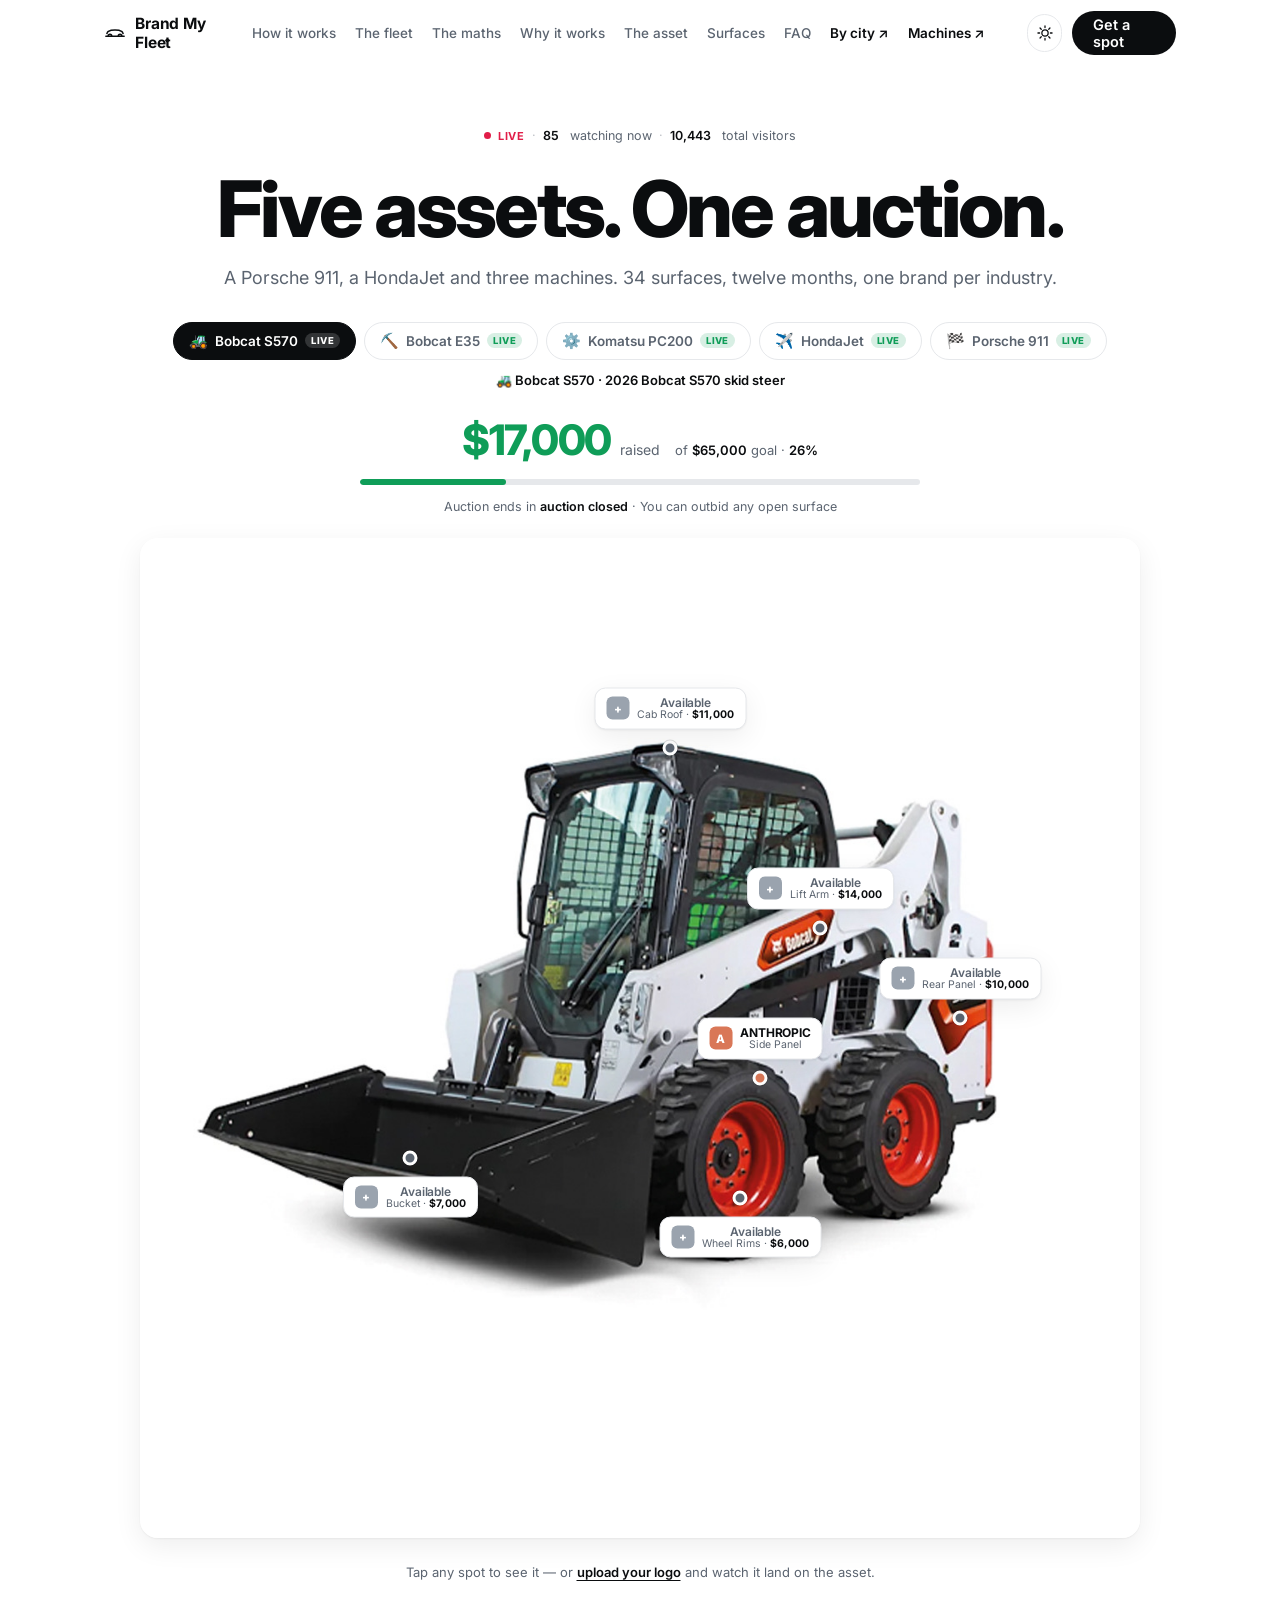
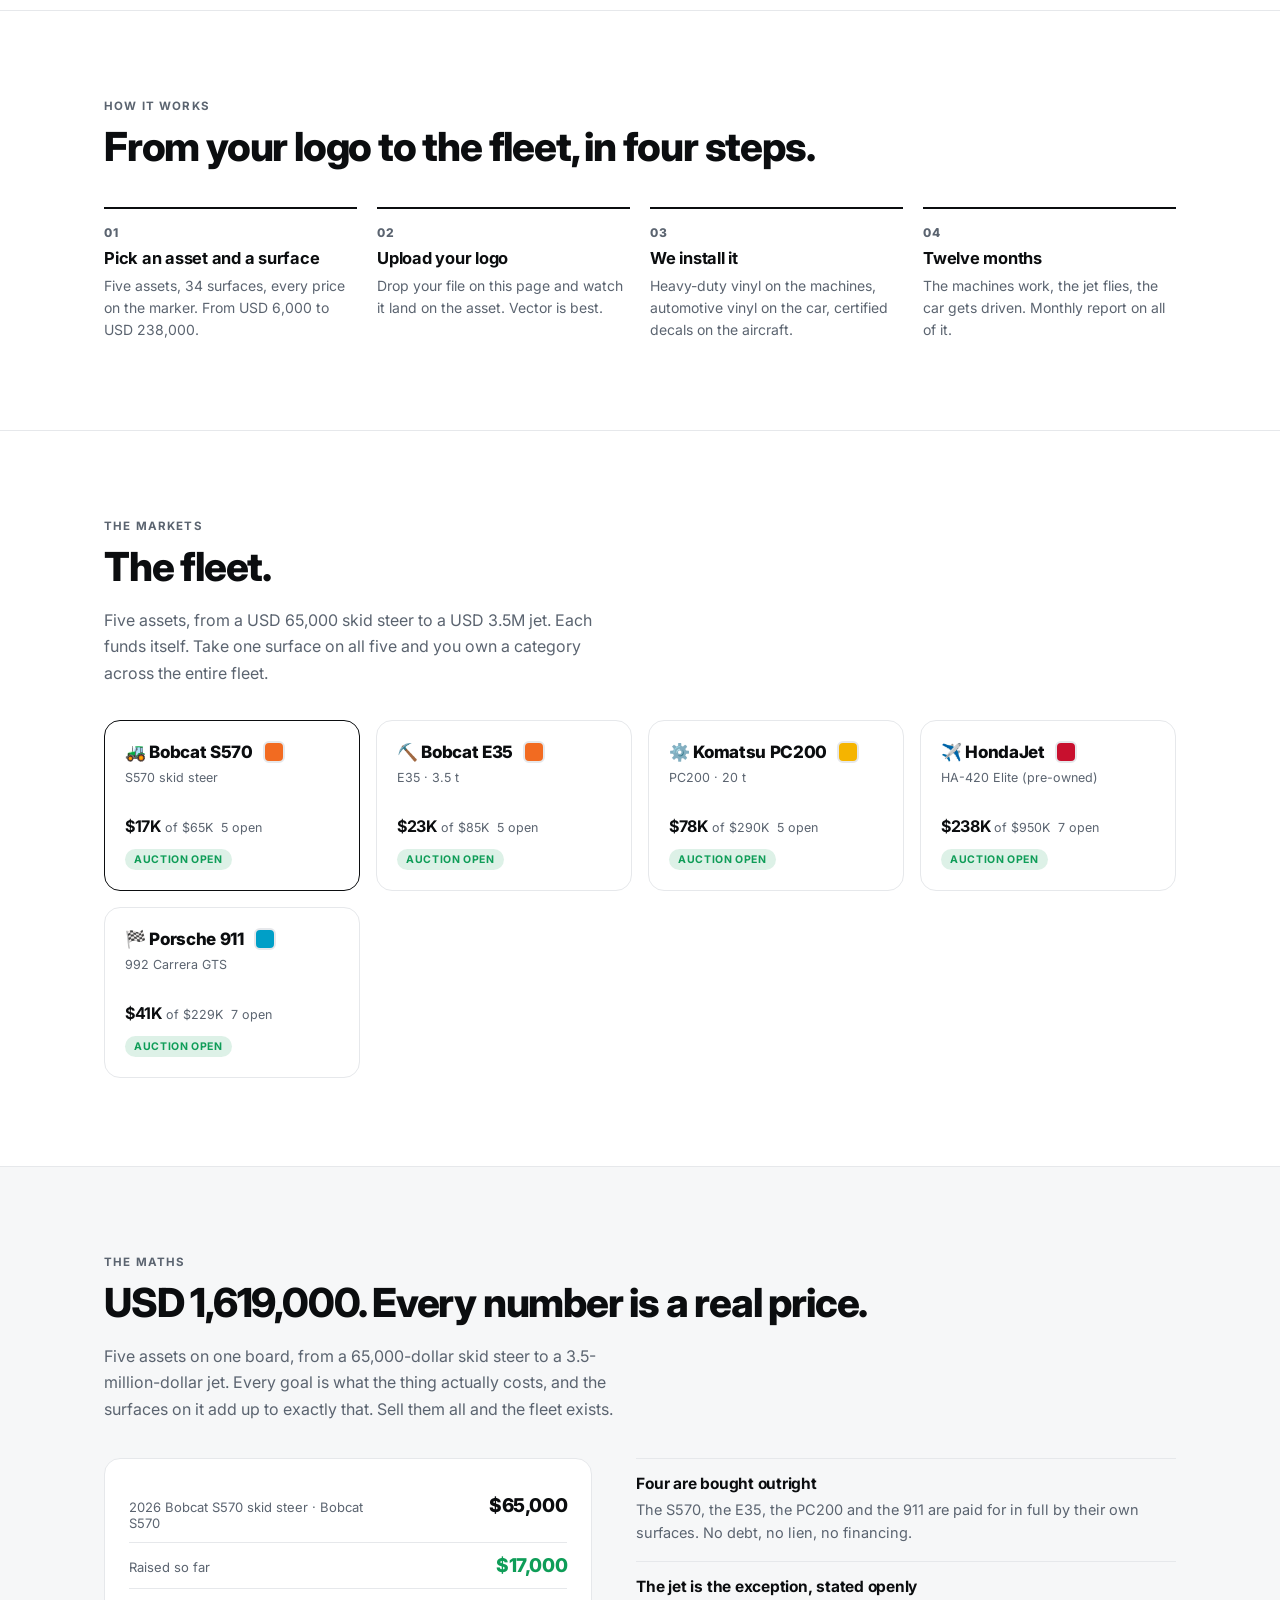
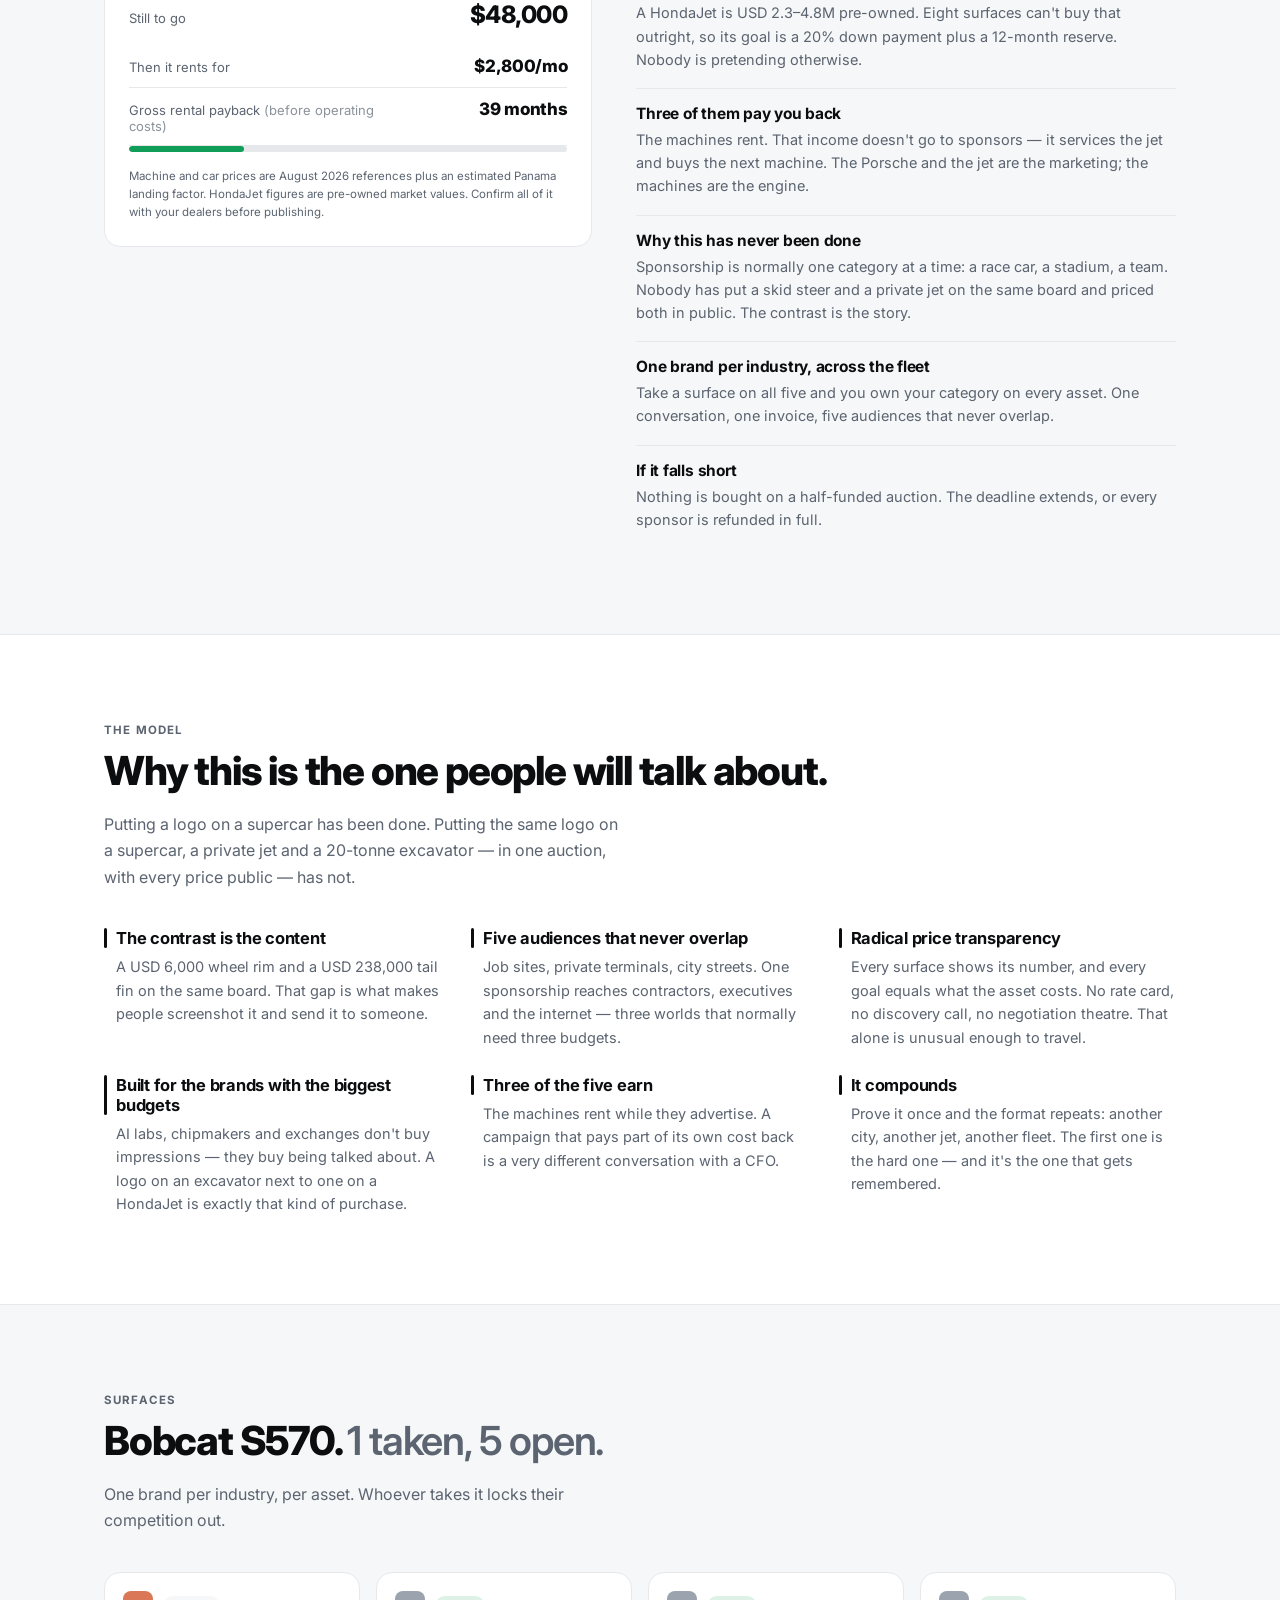
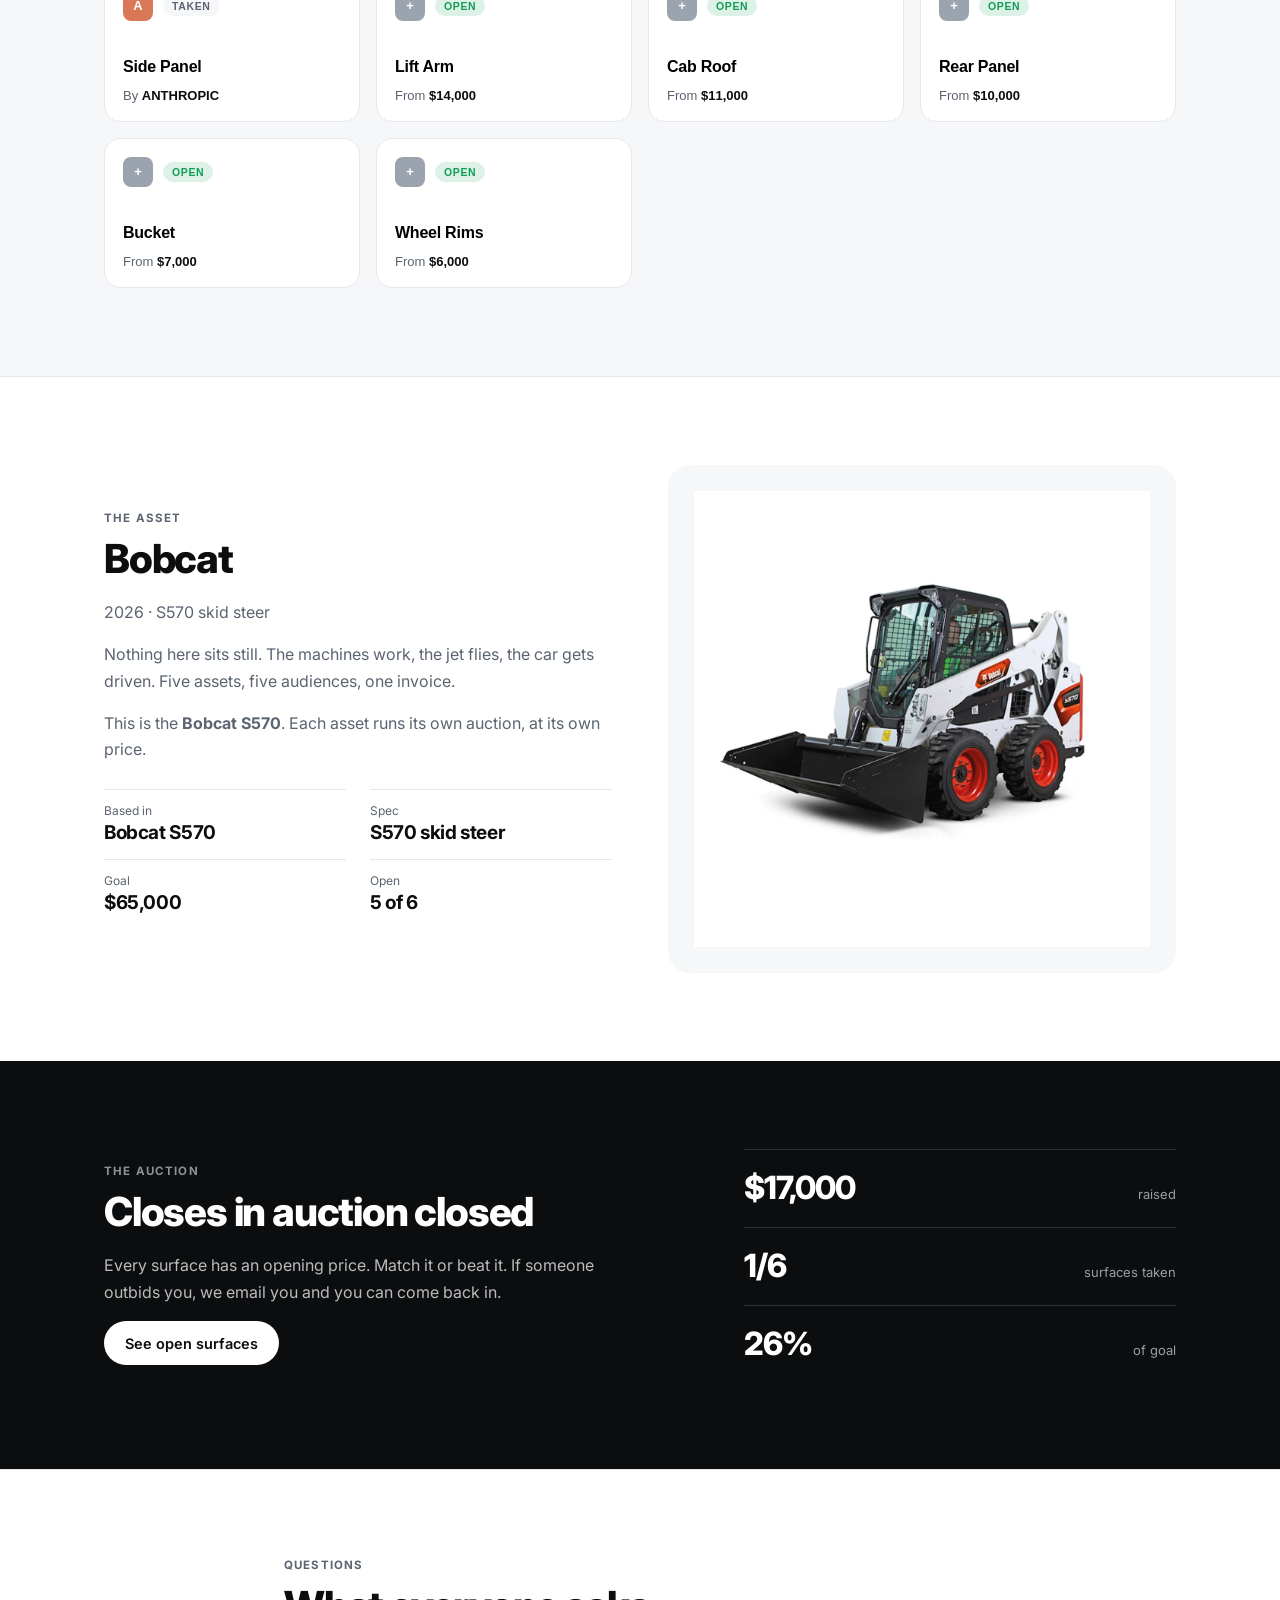
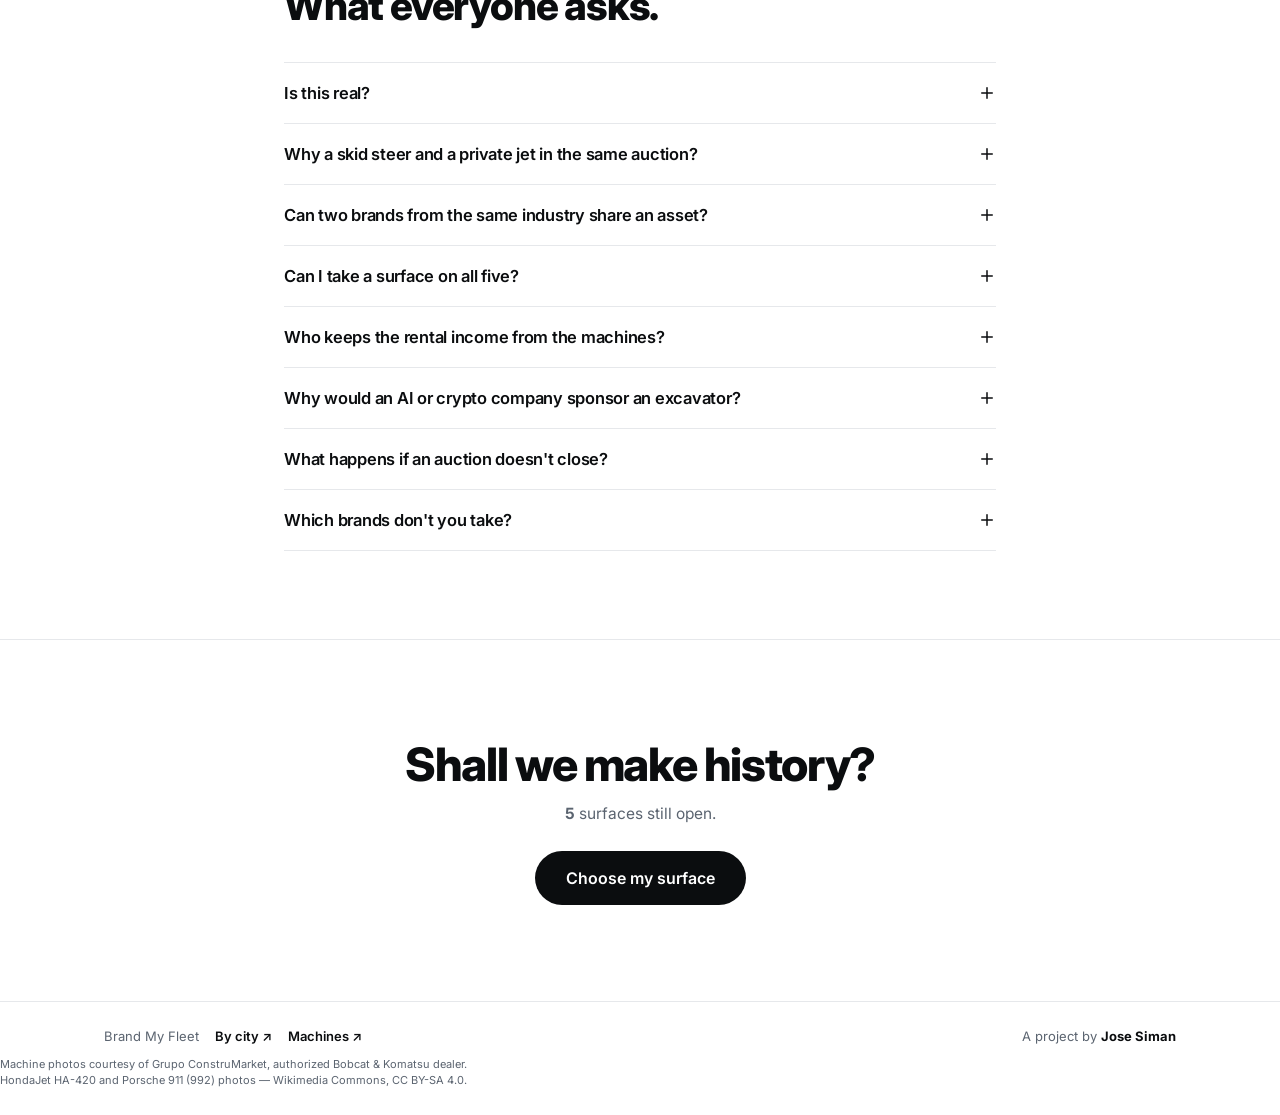
==== index.html @ 7da96d0f "Brand My Fleet: 5 assets, one auction — initial deploy" ====
<!DOCTYPE html>
<html lang="en">
<head>
<meta charset="utf-8">
<meta name="viewport" content="width=device-width, initial-scale=1">
<title>Brand My Fleet — Five assets. One auction. Nobody has done this.</title>
<meta name="description" content="A Porsche 911, a HondaJet and three machines. One auction, 34 surfaces, twelve months. Nobody has ever done this.">
<meta property="og:title" content="Five assets. One auction.">
<meta property="og:description" content="A Porsche 911, a HondaJet and three machines. 34 surfaces, one auction.">
<meta property="og:type" content="website">
<link rel="preconnect" href="https://fonts.googleapis.com">
<link rel="preconnect" href="https://fonts.gstatic.com" crossorigin>
<link href="https://fonts.googleapis.com/css2?family=Inter:wght@400;500;600;700;800;900&display=swap" rel="stylesheet">
<link rel="stylesheet" href="assets/styles.css">
<link rel="icon" href="data:image/svg+xml,<svg xmlns='http://www.w3.org/2000/svg' viewBox='0 0 100 100'><text y='.9em' font-size='90'>🏁</text></svg>">
</head>
<body>

<!-- ============ NAV ============ -->
<header class="nav" id="nav">
  <div class="wrap nav__inner">
    <a class="nav__brand" href="#top">
      <svg class="nav__mark" viewBox="0 0 24 24" aria-hidden="true">
        <path d="M2 15.5h20M4.5 15.5c0-1.2.9-2.2 2-2.2s2 1 2 2.2M15.5 15.5c0-1.2.9-2.2 2-2.2s2 1 2 2.2"
              fill="none" stroke="currentColor" stroke-width="1.6" stroke-linecap="round"/>
        <path d="M3 13.2c.4-1.6 1-2.6 1.9-3.1C6.4 9.2 8.7 8.8 12 8.8s5.6.4 7.1 1.3c.9.5 1.5 1.5 1.9 3.1"
              fill="none" stroke="currentColor" stroke-width="1.6" stroke-linejoin="round"/>
      </svg>
      <span id="navBrandName">Brand My Fleet</span>
    </a>

    <nav class="nav__links">
      <a href="#how">How it works</a>
      <a href="#markets">The fleet</a>
      <a href="#funding">The maths</a>
      <a href="#why">Why it works</a>
      <a href="#car">The asset</a>
      <a href="#spots">Surfaces</a>
      <a href="#faq">FAQ</a>
      <a class="nav__sister" id="sisterLink" href="jet.html">Brand My Jet ↗</a>
    </nav>

    <div class="nav__actions">
      <button class="iconbtn" id="themeBtn" aria-label="Toggle theme" title="Toggle theme">
        <svg viewBox="0 0 24 24" aria-hidden="true"><circle cx="12" cy="12" r="4.2" fill="none" stroke="currentColor" stroke-width="1.7"/><path d="M12 2.6v2.2M12 19.2v2.2M2.6 12h2.2M19.2 12h2.2M5.4 5.4l1.6 1.6M17 17l1.6 1.6M18.6 5.4L17 7M7 17l-1.6 1.6" stroke="currentColor" stroke-width="1.7" stroke-linecap="round"/></svg>
      </button>
      <a class="btn btn--dark" href="#spots">Get a spot</a>
    </div>

    <button class="iconbtn nav__burger" id="burgerBtn" aria-label="Menu">
      <svg viewBox="0 0 24 24" aria-hidden="true"><path d="M4 7h16M4 12h16M4 17h16" stroke="currentColor" stroke-width="1.8" stroke-linecap="round"/></svg>
    </button>
  </div>
  <div class="nav__mobile" id="navMobile">
    <a href="#how">How it works</a>
    <a href="#markets">The fleet</a>
    <a href="#funding">The maths</a>
    <a href="#why">Why it works</a>
    <a href="#car">The asset</a>
    <a href="#spots">Surfaces</a>
    <a href="#faq">FAQ</a>
    <a id="sisterLinkM" href="jet.html">Brand My Jet ↗</a>
    <a class="btn btn--dark" href="#spots">Get a spot</a>
  </div>
</header>

<main id="top">

<!-- ============ HERO ============ -->
<section class="hero">
  <div class="wrap">

    <div class="live">
      <span class="live__dot"></span>
      <span class="live__label">LIVE</span>
      <span class="live__sep">·</span>
      <b id="watchers">—</b>&nbsp;watching now
      <span class="live__sep">·</span>
      <b id="visitors">—</b>&nbsp;total visitors
    </div>

    <h1 class="hero__title" id="heroTitle">Five assets. One auction.</h1>
    <p class="hero__sub" id="heroSub">A Porsche, a jet and three machines.</p>

    <div class="cities" id="cityTabs" role="tablist" aria-label="Choose a city"></div>
    <p class="cities__car"><b id="carLine">—</b></p>

    <div class="raised">
      <div class="raised__row">
        <span class="raised__amount" id="raisedAmount">$0</span>
        <span class="raised__word">raised</span>
        <span class="raised__goal">of <b id="goalAmount">$0</b> goal · <b id="pct">0%</b></span>
      </div>
      <div class="bar"><div class="bar__fill" id="barFill"></div></div>
      <p class="raised__note">
        Auction ends in <b id="countdown">—</b> · You can outbid any open surface
      </p>
    </div>

    <!-- ===== VEHICLE + HOTSPOTS ===== -->
    <div class="stage" id="stage">
      <div class="stage__car" id="carHost">
        
      </div>
    </div>

    <p class="stage__hint" id="stageHint">
      Tap any spot to see it — or <button class="linkbtn" id="tryLogoBtn">upload your logo</button>
      and watch it land on the asset.
    </p>

  </div>
</section>

<!-- ============ HOW IT WORKS ============ -->
<section class="section" id="how">
  <div class="wrap">
    <p class="eyebrow">How it works</p>
    <h2 class="h2">From your logo to the fleet, in four steps.</h2>
    <div class="steps" id="stepsGrid"></div>
  </div>
</section>

<!-- ============ MARKETS ============ -->
<section class="section" id="markets">
  <div class="wrap">
    <p class="eyebrow">The markets</p>
    <h2 class="h2" id="marketsTitle">The fleet.</h2>
    <p class="lead" id="marketsLead">
      Five assets, from a USD 65,000 skid steer to a USD 3.5M jet. Each funds itself.
      Take one surface on all five and you own a category across the entire fleet.
    </p>
    <div class="markets" id="marketsGrid"></div>
  </div>
</section>

<!-- ============ WHERE THE MONEY GOES ============ -->
<section class="section section--alt" id="funding">
  <div class="wrap">
    <p class="eyebrow">The maths</p>
    <h2 class="h2" id="fundTitle">—</h2>
    <p class="lead" id="fundLead"></p>

    <div class="fund">
      <div class="fund__board">
        <div class="fund__row"><span id="fundAssetLabel">Asset</span><b id="fundAsset">$0</b></div>
        <div class="fund__row"><span>Raised so far</span><b class="is-green" id="fundRaised">$0</b></div>
        <div class="fund__row fund__row--total"><span>Still to go</span><b id="fundGap">$0</b></div>
        <div class="fund__row fund__rent" id="fundRent" hidden><span>Then it rents for</span><b id="fundRentVal">—</b></div>
        <div class="fund__row fund__rent" id="fundRent2" hidden><span>Gross rental payback <em>(before operating costs)</em></span><b id="fundPayback">—</b></div>
        <div class="bar"><div class="bar__fill" id="fundBar"></div></div>
        <p class="fund__note" id="fundNote"></p>
      </div>
      <dl class="fund__rows" id="fundRows"></dl>
    </div>
  </div>
</section>

<!-- ============ WHY IT WORKS ============ -->
<section class="section" id="why">
  <div class="wrap">
    <p class="eyebrow">The model</p>
    <h2 class="h2" id="engineTitle">—</h2>
    <p class="lead" id="engineLead"></p>
    <div class="engine" id="engineGrid"></div>
  </div>
</section>

<!-- ============ SPOTS ============ -->
<section class="section section--alt" id="spots">
  <div class="wrap">
    <p class="eyebrow">Surfaces</p>
    <h2 class="h2"><span id="spotsCity">—</span>. <span class="muted" id="openCount"></span></h2>
    <p class="lead">One brand per industry, per asset. Whoever takes it locks their competition out.</p>
    <div class="spots" id="spotsGrid"></div>
  </div>
</section>

<!-- ============ THE CAR ============ -->
<section class="section" id="car">
  <div class="wrap car2">
    <div>
      <p class="eyebrow" id="carEyebrow">The asset</p>
      <h2 class="h2" id="carTitle">Asset</h2>
      <p class="lead" id="carTrim"></p>
      <p class="lead" id="carBlurb">
        Nothing here sits still. The machines work, the jet flies, the car gets driven.
        Five assets, five audiences, one invoice.
      </p>
      <p class="lead">This is the <b id="carCityName">—</b>. Each asset runs its own auction, at its own price.</p>
      <dl class="specs" id="specsList"></dl>
    </div>
    <div class="car2__art" id="carMini"></div>
  </div>
</section>

<!-- ============ AUCTION ============ -->
<section class="section section--dark" id="auction">
  <div class="wrap auction">
    <div>
      <p class="eyebrow eyebrow--light">The auction</p>
      <h2 class="h2 h2--light">Closes in <span id="countdown2">—</span></h2>
      <p class="lead lead--light">
        Every surface has an opening price. Match it or beat it. If someone outbids you,
        we email you and you can come back in.
      </p>
      <a class="btn btn--light" href="#spots">See open surfaces</a>
    </div>
    <div class="auction__stats">
      <div class="stat"><span class="stat__k" id="statRaised">$0</span><span class="stat__l">raised</span></div>
      <div class="stat"><span class="stat__k" id="statSold">0/0</span><span class="stat__l">surfaces taken</span></div>
      <div class="stat"><span class="stat__k" id="statPct">0%</span><span class="stat__l">of goal</span></div>
    </div>
  </div>
</section>

<!-- ============ FAQ ============ -->
<section class="section" id="faq">
  <div class="wrap wrap--narrow">
    <p class="eyebrow">Questions</p>
    <h2 class="h2">What everyone asks.</h2>
    <div class="faq" id="faqList"></div>
  </div>
</section>

<!-- ============ CTA ============ -->
<section class="cta">
  <div class="wrap">
    <h2 class="cta__title">Shall we make history?</h2>
    <p class="cta__sub"><b id="openCount2">—</b> surfaces still open.</p>
    <a class="btn btn--dark btn--lg" href="#spots">Choose my surface</a>
  </div>
</section>

</main>

<footer class="foot">
  <div class="wrap foot__inner">
    <span id="footBrand">Brand My Fleet</span>
    <a class="foot__sister" id="sisterLinkF" href="jet.html">Brand My Jet ↗</a>
    <span class="foot__by">A project by <b id="footOwner"></b></span>
    <a id="footIg" class="foot__ig" href="#" hidden>Instagram</a>
  </div>
</footer>

<!-- ============ MODAL ============ -->
<div class="modal" id="modal" hidden>
  <div class="modal__backdrop" data-close></div>
  <div class="modal__card" role="dialog" aria-modal="true" aria-labelledby="mTitle">
    <button class="modal__x" data-close aria-label="Close">
      <svg viewBox="0 0 24 24"><path d="M6 6l12 12M18 6L6 18" stroke="currentColor" stroke-width="2" stroke-linecap="round"/></svg>
    </button>
    <p class="modal__eyebrow" id="mEyebrow">Open surface</p>
    <h3 class="modal__title" id="mTitle">—</h3>
    <p class="modal__price"><b id="mPrice">—</b> <span>opening price</span></p>

    <form id="mForm" class="form">
      <!-- LOGO UPLOAD: previews live on the vehicle -->
      <div class="drop" id="drop">
        <input type="file" id="logoInput" accept="image/png,image/jpeg,image/svg+xml,image/webp" hidden>
        <div class="drop__preview" id="dropPreview" hidden><img id="dropImg" alt="Your logo"></div>
        <div class="drop__empty" id="dropEmpty">
          <svg viewBox="0 0 24 24" class="drop__ico"><path d="M12 16V4m0 0L7.5 8.5M12 4l4.5 4.5M4 16v2.5A1.5 1.5 0 0 0 5.5 20h13a1.5 1.5 0 0 0 1.5-1.5V16" fill="none" stroke="currentColor" stroke-width="1.7" stroke-linecap="round" stroke-linejoin="round"/></svg>
          <b>Upload your logo</b>
          <span>PNG, SVG or JPG — see it on the asset instantly</span>
        </div>
        <button type="button" class="drop__clear" id="dropClear" hidden>Remove</button>
      </div>

      <label>Your brand<input name="brand" required placeholder="Company name"></label>
      <label>Industry <span class="form__hint">— one brand per industry, per asset</span>
        <input name="industry" required placeholder="Banking, telco, beer, retail…"></label>
      <label>Your name<input name="name" required placeholder="Who's writing"></label>
      <label>Email<input name="email" type="email" required placeholder="you@company.com"></label>
      <label>Your bid (USD)<input name="bid" id="mBid" type="number" min="0" step="100" required></label>
      <button class="btn btn--dark btn--full" type="submit">Send my bid</button>
      <p class="form__note">Opens your email client with everything filled in. Nothing is charged now.</p>
    </form>

    <div id="mSold" class="sold" hidden>
      <p>This surface is taken by <b id="mSoldBrand"></b>.</p>
      <p class="sold__note">Join the waiting list and we'll tell you the moment it frees up.</p>
      <a class="btn btn--dark btn--full" id="mWait" href="#">Join the waiting list</a>
    </div>
  </div>
</div>

<script src="config.fleet.js"></script>
<script src="assets/app.js"></script>
</body>
</html>
---- assets/styles.css ----
/* ===== BRAND MY 911 ===== */

:root{
  --bg:#ffffff;
  --bg-alt:#f6f7f8;
  --ink:#0b0d0f;
  --ink-2:#5b6470;
  --line:#e6e8eb;
  --card:#ffffff;
  --green:#0f9d58;
  --dark:#0b0d0f;
  --on-dark:#ffffff;
  --paint:#009FC7;
  --paint-hi:#5fd0ea;
  --paint-lo:#046a86;
  --radius:16px;
  --shadow:0 1px 2px rgba(0,0,0,.05), 0 8px 28px rgba(0,0,0,.07);
}

[data-theme="dark"]{
  --bg:#0b0d0f;
  --bg-alt:#131619;
  --ink:#f3f5f7;
  --ink-2:#98a2ae;
  --line:#23272c;
  --card:#15181c;
  --green:#3ddc84;
  --dark:#f3f5f7;
  --on-dark:#0b0d0f;
  --shadow:0 1px 2px rgba(0,0,0,.4), 0 8px 28px rgba(0,0,0,.45);
}

*{box-sizing:border-box}
html{scroll-behavior:smooth}
body{
  margin:0;
  background:var(--bg);
  color:var(--ink);
  font-family:Inter,-apple-system,BlinkMacSystemFont,"Segoe UI",sans-serif;
  -webkit-font-smoothing:antialiased;
  transition:background .25s, color .25s;
}
img,svg{display:block;max-width:100%}
[hidden]{display:none!important}   /* el atributo hidden debe ganarle a display:block */
a{color:inherit;text-decoration:none}

.wrap{max-width:1120px;margin:0 auto;padding:0 24px}
.wrap--narrow{max-width:760px}
.only-mobile{display:none}

/* ---------- botones ---------- */
.btn{
  display:inline-flex;align-items:center;justify-content:center;gap:8px;
  height:44px;padding:0 20px;border-radius:999px;
  font-size:14.5px;font-weight:600;border:1px solid transparent;cursor:pointer;
  transition:transform .12s ease, opacity .2s, background .2s;
}
.btn:active{transform:translateY(1px)}
.btn--dark{background:var(--dark);color:var(--on-dark)}
.btn--dark:hover{opacity:.86}
.btn--light{background:#fff;color:#0b0d0f}
.btn--light:hover{opacity:.9}
.btn--lg{height:54px;padding:0 30px;font-size:16px}
.btn--full{width:100%}

.iconbtn{
  display:inline-flex;align-items:center;justify-content:center;
  width:38px;height:38px;border-radius:999px;background:transparent;
  border:1px solid var(--line);color:var(--ink);cursor:pointer;transition:background .2s;
}
.iconbtn:hover{background:var(--bg-alt)}
.iconbtn svg{width:18px;height:18px}

/* ---------- nav ---------- */
.nav{
  position:sticky;top:0;z-index:50;
  background:color-mix(in srgb, var(--bg) 82%, transparent);
  backdrop-filter:saturate(180%) blur(14px);
  border-bottom:1px solid transparent;transition:border-color .25s;
}
.nav.is-stuck{border-bottom-color:var(--line)}
.nav__inner{display:flex;align-items:center;gap:18px;height:66px}
.nav__brand{display:flex;align-items:center;gap:9px;font-weight:700;font-size:15.5px;letter-spacing:-.01em}
.nav__mark{width:22px;height:22px;flex:none}
.nav__links{display:flex;gap:19px;margin-left:auto;white-space:nowrap}
.nav__links a{font-size:13.5px;font-weight:500;color:var(--ink-2);transition:color .18s}
.nav__links a:hover{color:var(--ink)}
.nav__actions{display:flex;align-items:center;gap:10px;margin-left:24px}
.nav__burger{display:none;margin-left:auto}
.nav__mobile{display:none;flex-direction:column;gap:4px;padding:8px 24px 20px;border-top:1px solid var(--line)}
.nav__mobile a{padding:11px 0;font-size:15.5px;font-weight:500}
.nav__mobile .btn{margin-top:10px}
.nav__mobile.is-open{display:flex}

/* ---------- hero ---------- */
.hero{padding:56px 0 30px;text-align:center;overflow:hidden}

.live{
  display:inline-flex;align-items:center;gap:7px;flex-wrap:wrap;justify-content:center;
  font-size:12.5px;color:var(--ink-2);margin-bottom:26px;
}
.live b{color:var(--ink);font-weight:600}
.live__dot{width:7px;height:7px;border-radius:50%;background:#e11d48;animation:pulse 1.8s infinite}
.live__label{font-weight:700;color:#e11d48;letter-spacing:.06em;font-size:11px}
.live__sep{opacity:.4}
@keyframes pulse{0%,100%{opacity:1;transform:scale(1)}50%{opacity:.35;transform:scale(.8)}}

.hero__title{
  font-size:clamp(38px,7.4vw,78px);line-height:1.02;letter-spacing:-.035em;
  font-weight:800;margin:0 0 18px;
}
.hero__sub{font-size:clamp(15px,1.7vw,18px);color:var(--ink-2);margin:0 0 34px}

/* selector de ciudad */
.cities{display:flex;gap:8px;justify-content:center;flex-wrap:wrap;margin:0 0 12px}
.city{
  display:inline-flex;align-items:center;gap:7px;height:38px;padding:0 15px;
  border-radius:999px;border:1px solid var(--line);background:var(--card);color:var(--ink-2);
  font-family:inherit;font-size:13.5px;font-weight:600;cursor:pointer;
  transition:all .18s ease;
}
.city:hover{border-color:var(--ink-2);color:var(--ink)}
.city.is-active{background:var(--dark);color:var(--on-dark);border-color:var(--dark)}
.city__flag{font-size:15px;line-height:1}
.city__badge{
  font-size:9.5px;font-weight:800;letter-spacing:.05em;padding:2px 6px;border-radius:999px;
  background:color-mix(in srgb,var(--green) 16%,transparent);color:var(--green);
}
.city.is-active .city__badge{background:rgba(255,255,255,.16);color:inherit}
[data-theme="dark"] .city.is-active .city__badge{background:rgba(0,0,0,.16)}
.city__badge--soon{background:var(--bg-alt);color:var(--ink-2)}
.cities__car{font-size:13px;color:var(--ink-2);margin:0 0 26px}
.cities__car b{color:var(--ink);font-weight:600}

.raised{max-width:560px;margin:0 auto 12px}
.raised__row{display:flex;align-items:baseline;justify-content:center;gap:9px;flex-wrap:wrap;margin-bottom:14px}
.raised__amount{font-size:clamp(30px,4.6vw,42px);font-weight:800;color:var(--green);letter-spacing:-.03em}
.raised__word{font-size:14px;color:var(--ink-2)}
.raised__goal{font-size:13px;color:var(--ink-2);margin-left:6px}
.raised__goal b{color:var(--ink);font-weight:600}
.bar{height:6px;border-radius:999px;background:var(--line);overflow:hidden}
.bar__fill{height:100%;width:0;border-radius:999px;background:var(--green);transition:width 1.1s cubic-bezier(.22,1,.36,1)}
.raised__note{font-size:12.5px;color:var(--ink-2);margin:14px 0 0}
.raised__note b{color:var(--ink);font-weight:600}

/* ---------- el auto + hotspots ---------- */
.stage{position:relative;max-width:1000px;margin:14px auto 0;padding:10px 0 34px}
.stage__car{position:relative}
.car{width:100%;height:auto}
.car__body{transition:fill .3s}

.hot{position:absolute;transform:translate(-50%,-50%);z-index:2}
.hot__dot{
  width:15px;height:15px;border-radius:50%;border:3px solid var(--bg);
  box-shadow:0 0 0 1px rgba(0,0,0,.12);cursor:pointer;
  transition:transform .18s ease;
}
.hot:hover .hot__dot{transform:scale(1.25)}
.hot__card{
  position:absolute;left:50%;bottom:calc(100% + 11px);transform:translateX(-50%);
  display:flex;align-items:center;gap:8px;white-space:nowrap;
  background:var(--card);border:1px solid var(--line);border-radius:11px;
  padding:7px 11px;box-shadow:var(--shadow);cursor:pointer;
}
.hot--below .hot__card{bottom:auto;top:calc(100% + 11px)}
.hot__logo{
  width:23px;height:23px;border-radius:6px;flex:none;
  display:grid;place-items:center;color:#fff;font-size:11.5px;font-weight:800;
}
.hot__name{font-size:12px;font-weight:700;line-height:1.15;letter-spacing:-.01em}
.hot__pos{font-size:10.5px;color:var(--ink-2);line-height:1.15}
.hot__open .hot__name{color:var(--ink-2);font-weight:600}

@media (hover:hover){
  .hot__card{opacity:.001;transition:opacity .2s}
  .stage.is-ready .hot__card{opacity:1}
}

/* ---------- secciones ---------- */
.section{padding:88px 0;border-top:1px solid var(--line)}
.section--alt{background:var(--bg-alt)}
.section--dark{background:#0b0d0f;color:#fff;border-top:none}
[data-theme="dark"] .section--dark{background:#15181c}

.eyebrow{
  font-size:11.5px;font-weight:700;letter-spacing:.1em;text-transform:uppercase;
  color:var(--ink-2);margin:0 0 12px;
}
.eyebrow--light{color:rgba(255,255,255,.55)}
.h2{font-size:clamp(26px,3.7vw,40px);line-height:1.1;letter-spacing:-.03em;font-weight:800;margin:0 0 18px}
.h2--light{color:#fff}
.muted{color:var(--ink-2);font-weight:600}
.lead{font-size:16px;line-height:1.65;color:var(--ink-2);max-width:52ch;margin:0 0 16px}
.lead--light{color:rgba(255,255,255,.72)}

/* pasos */
.steps{display:grid;grid-template-columns:repeat(4,1fr);gap:20px;margin-top:38px}
.step{border-top:2px solid var(--ink);padding-top:16px}
.step__n{font-size:12px;font-weight:800;color:var(--ink-2);letter-spacing:.06em}
.step__t{font-size:16.5px;font-weight:700;margin:8px 0 7px;letter-spacing:-.015em}
.step__d{font-size:14px;line-height:1.6;color:var(--ink-2);margin:0}

/* espacios */
.spots{display:grid;grid-template-columns:repeat(4,1fr);gap:16px;margin-top:38px}
.spot{
  background:var(--card);border:1px solid var(--line);border-radius:var(--radius);
  padding:18px;text-align:left;cursor:pointer;
  transition:transform .16s ease, box-shadow .2s, border-color .2s;
  display:flex;flex-direction:column;gap:12px;min-height:150px;
}
.spot:hover{transform:translateY(-3px);box-shadow:var(--shadow);border-color:transparent}
.spot__top{display:flex;align-items:center;justify-content:space-between;gap:10px}
.spot__logo{width:30px;height:30px;border-radius:8px;display:grid;place-items:center;color:#fff;font-weight:800;font-size:13px}
.spot__tag{font-size:10.5px;font-weight:700;letter-spacing:.06em;padding:4px 9px;border-radius:999px}
.spot__tag--open{background:color-mix(in srgb,var(--green) 14%,transparent);color:var(--green)}
.spot__tag--sold{background:var(--bg-alt);color:var(--ink-2)}
.spot__name{font-size:16px;font-weight:700;letter-spacing:-.015em;margin:auto 0 0}
.spot__meta{font-size:13px;color:var(--ink-2)}
.spot__meta b{color:var(--ink);font-weight:600}

/* mercados */
.markets{display:grid;grid-template-columns:repeat(4,1fr);gap:16px;margin-top:34px}
.market{
  background:var(--card);border:1px solid var(--line);border-radius:var(--radius);
  padding:20px;text-align:left;cursor:pointer;font-family:inherit;color:var(--ink);
  display:flex;flex-direction:column;gap:13px;
  transition:transform .16s ease, box-shadow .2s, border-color .2s;
}
.market:hover{transform:translateY(-3px);box-shadow:var(--shadow);border-color:transparent}
.market.is-active{border-color:var(--ink)}
.market__top{display:flex;align-items:center;justify-content:space-between;gap:10px}
.market__city{font-size:17px;font-weight:800;letter-spacing:-.02em;display:flex;align-items:center;gap:8px}
.market__trim{font-size:12.5px;color:var(--ink-2);margin:-6px 0 0}
.market__bar{height:5px;border-radius:999px;background:var(--line);overflow:hidden}
.market__fill{height:100%;border-radius:999px;background:var(--green)}
.market__nums{display:flex;align-items:baseline;justify-content:space-between;gap:8px;font-size:12.5px;color:var(--ink-2)}
.market__nums b{font-size:16px;color:var(--ink);font-weight:700;letter-spacing:-.02em}
.market__chip{
  width:22px;height:22px;border-radius:6px;border:2px solid var(--line);flex:none;
}

/* motor viral */
.engine{display:grid;grid-template-columns:repeat(3,1fr);gap:26px 30px;margin-top:38px}
.eng__k{font-size:16.5px;font-weight:700;letter-spacing:-.015em;margin:0 0 7px;display:flex;gap:9px}
.eng__k::before{content:"";width:3px;border-radius:2px;background:var(--ink);flex:none;align-self:stretch}
.eng__d{font-size:14.5px;line-height:1.62;color:var(--ink-2);margin:0;padding-left:12px}

/* el auto */
.car2{display:grid;grid-template-columns:1fr 1fr;gap:56px;align-items:center}
.car2__art{background:var(--bg-alt);border-radius:22px;padding:26px;display:grid;place-items:center}
.specs{display:grid;grid-template-columns:1fr 1fr;gap:2px 24px;margin:26px 0 0}
.specs div{border-top:1px solid var(--line);padding:13px 0}
.specs dt{font-size:12px;color:var(--ink-2);margin-bottom:3px}
.specs dd{margin:0;font-size:19px;font-weight:700;letter-spacing:-.02em}

/* subasta */
.auction{display:grid;grid-template-columns:1.15fr .85fr;gap:56px;align-items:center}
.auction__stats{display:grid;gap:2px}
.stat{border-top:1px solid rgba(255,255,255,.14);padding:18px 0;display:flex;align-items:baseline;justify-content:space-between;gap:16px}
.stat__k{font-size:clamp(24px,3vw,32px);font-weight:800;letter-spacing:-.03em}
.stat__l{font-size:13px;color:rgba(255,255,255,.6)}

/* faq */
.faq{margin-top:34px;border-top:1px solid var(--line)}
.faq__item{border-bottom:1px solid var(--line)}
.faq__q{
  width:100%;background:none;border:0;cursor:pointer;color:var(--ink);
  display:flex;align-items:center;justify-content:space-between;gap:20px;
  padding:20px 0;font-size:16.5px;font-weight:600;text-align:left;letter-spacing:-.015em;
  font-family:inherit;
}
.faq__ico{flex:none;width:18px;height:18px;transition:transform .22s}
.faq__item.is-open .faq__ico{transform:rotate(45deg)}
.faq__a{max-height:0;overflow:hidden;transition:max-height .28s ease}
.faq__a p{margin:0 0 20px;font-size:15px;line-height:1.65;color:var(--ink-2);max-width:60ch}

/* cierre */
.cta{padding:96px 0;text-align:center;border-top:1px solid var(--line)}
.cta__title{font-size:clamp(28px,4.4vw,46px);font-weight:800;letter-spacing:-.03em;margin:0 0 12px}
.cta__sub{color:var(--ink-2);margin:0 0 28px;font-size:15.5px}

/* footer */
.foot{border-top:1px solid var(--line);padding:26px 0}
.foot__inner{display:flex;align-items:center;gap:16px;font-size:13px;color:var(--ink-2);flex-wrap:wrap}
.foot__by{margin-left:auto}
.foot__by b{color:var(--ink)}

/* ---------- modal ---------- */
.modal{position:fixed;inset:0;z-index:100;display:grid;place-items:center;padding:20px}
.modal[hidden]{display:none}   /* el atributo hidden debe ganarle al display:grid */
.modal__backdrop{position:absolute;inset:0;background:rgba(6,8,10,.55);backdrop-filter:blur(3px)}
.modal__card{
  position:relative;background:var(--card);border:1px solid var(--line);
  border-radius:20px;padding:30px;width:min(430px,100%);box-shadow:0 24px 70px rgba(0,0,0,.3);
  animation:pop .22s cubic-bezier(.2,1,.3,1);max-height:90vh;overflow:auto;
}
@keyframes pop{from{opacity:0;transform:translateY(10px) scale(.98)}}
.modal__x{position:absolute;top:14px;right:14px;width:32px;height:32px;border:0;background:none;color:var(--ink-2);cursor:pointer}
.modal__x svg{width:18px;height:18px}
.modal__eyebrow{font-size:11.5px;font-weight:700;letter-spacing:.09em;text-transform:uppercase;color:var(--ink-2);margin:0 0 8px}
.modal__title{font-size:26px;font-weight:800;letter-spacing:-.03em;margin:0 0 6px}
.modal__price{margin:0 0 22px;font-size:14px;color:var(--ink-2)}
.modal__price b{font-size:20px;color:var(--ink);font-weight:700}

.form{display:grid;gap:13px}
.form label{display:grid;gap:6px;font-size:12.5px;font-weight:600;color:var(--ink-2)}
.form input{
  height:44px;padding:0 13px;border-radius:10px;border:1px solid var(--line);
  background:var(--bg);color:var(--ink);font-size:15px;font-family:inherit;
}
.form input:focus{outline:2px solid var(--ink);outline-offset:-1px}
.form__note{font-size:11.5px;color:var(--ink-2);text-align:center;margin:2px 0 0}
.form__hint{font-weight:500;opacity:.75}

/* ---------- subida de logo ---------- */
.drop{
  position:relative;border:1.5px dashed var(--line);border-radius:13px;
  padding:18px;text-align:center;cursor:pointer;background:var(--bg-alt);
  transition:border-color .18s, background .18s;
}
.drop:hover,.drop.is-over{border-color:var(--ink);background:var(--bg)}
.drop__empty{display:grid;justify-items:center;gap:3px}
.drop__ico{width:26px;height:26px;color:var(--ink-2);margin-bottom:3px}
.drop__empty b{font-size:14px;font-weight:700;color:var(--ink)}
.drop__empty span{font-size:11.5px;color:var(--ink-2)}
.drop__preview{display:grid;place-items:center;min-height:64px}
.drop__preview img{max-height:64px;max-width:190px;object-fit:contain}
.drop__clear{
  position:absolute;top:8px;right:9px;border:0;background:none;cursor:pointer;
  font-family:inherit;font-size:11.5px;font-weight:600;color:var(--ink-2);
}
.drop__clear:hover{color:var(--ink)}

/* logo subido, dentro de marcadores y tarjetas */
.hot__logo--img,.spot__logo--img{background:#fff;border:1px solid var(--line);padding:2px}
.hot__logo--img img,.spot__logo--img img{width:100%;height:100%;object-fit:contain}
.spot__tag--mine{background:color-mix(in srgb,var(--green) 16%,transparent);color:var(--green)}
.spot--mine{border-color:var(--green)}
.hot--mine .hot__dot{box-shadow:0 0 0 4px color-mix(in srgb,var(--green) 26%,transparent)}

/* pista bajo el vehículo */
.stage__hint{font-size:13px;color:var(--ink-2);margin:-8px 0 0}
.linkbtn{
  border:0;background:none;padding:0;font:inherit;color:var(--ink);
  font-weight:600;text-decoration:underline;text-underline-offset:3px;cursor:pointer;
}

/* enlace a la página hermana */
.nav__sister{font-weight:600!important;color:var(--ink)!important}
.foot__sister{font-weight:600;color:var(--ink)}
.sold p{font-size:15px;line-height:1.6;margin:0 0 12px}
.sold__note{color:var(--ink-2);font-size:13.5px}

/* ---------- responsive ---------- */
@media (max-width:1080px){
  .steps{grid-template-columns:1fr 1fr}
  .spots,.markets{grid-template-columns:1fr 1fr}
  .engine{grid-template-columns:1fr 1fr;gap:24px}
  .car2,.auction{grid-template-columns:1fr;gap:34px}
  .nav__links,.nav__actions{display:none}
  .nav__burger{display:inline-flex}
  .section{padding:64px 0}
}
@media (max-width:640px){
  .only-mobile{display:block}
  .hero{padding:34px 0 10px}
  .steps,.spots,.specs,.markets,.engine{grid-template-columns:1fr}
  .cities{gap:6px}
  .city{height:34px;padding:0 12px;font-size:12.5px}
  .stage{padding-bottom:20px}
  /* en móvil las etiquetas estorban: solo puntos, se abre el modal al tocar */
  .hot__card{display:none}
  .hot__dot{width:19px;height:19px}
  .raised__goal{width:100%;margin:4px 0 0}
}
@media (prefers-reduced-motion:reduce){
  *{animation:none!important;transition:none!important}
  html{scroll-behavior:auto}
}

/* ---------- the maths / funding ---------- */
.fund{display:grid;grid-template-columns:.95fr 1.05fr;gap:44px;align-items:start;margin-top:36px}
.fund__board{background:var(--card);border:1px solid var(--line);border-radius:var(--radius);padding:24px}
.fund__row{display:flex;align-items:baseline;justify-content:space-between;gap:16px;padding:11px 0;border-bottom:1px solid var(--line)}
.fund__row span{font-size:13px;color:var(--ink-2);max-width:60%}
.fund__row b{font-size:19px;font-weight:800;letter-spacing:-.02em}
.fund__row b.is-green{color:var(--green)}
.fund__row--total{border-bottom:0;padding-bottom:16px}
.fund__row--total b{font-size:24px}
.fund__note{font-size:11.5px;line-height:1.55;color:var(--ink-2);margin:16px 0 0}
.fund__rows{display:grid;gap:2px;margin:0}
.fund__rows div{border-top:1px solid var(--line);padding:15px 0}
.fund__rows dt{font-size:15.5px;font-weight:700;letter-spacing:-.015em;margin-bottom:5px}
.fund__rows dd{margin:0;font-size:14.5px;line-height:1.6;color:var(--ink-2)}
@media (max-width:900px){ .fund{grid-template-columns:1fr;gap:28px} }
.fund__rent b{font-size:17px}
.fund__rent em{font-style:normal;opacity:.7}

/* ---------- foto real del asset ---------- */
.car--photo{width:100%;height:auto;border-radius:18px;box-shadow:var(--shadow)}
.stage__car:has(.car--photo){border-radius:18px;overflow:visible}
.hot__pos b{color:var(--ink);font-weight:700}
.foot__credits{font-size:11px;line-height:1.5;color:var(--ink-2);margin:12px 0 0;max-width:70ch}
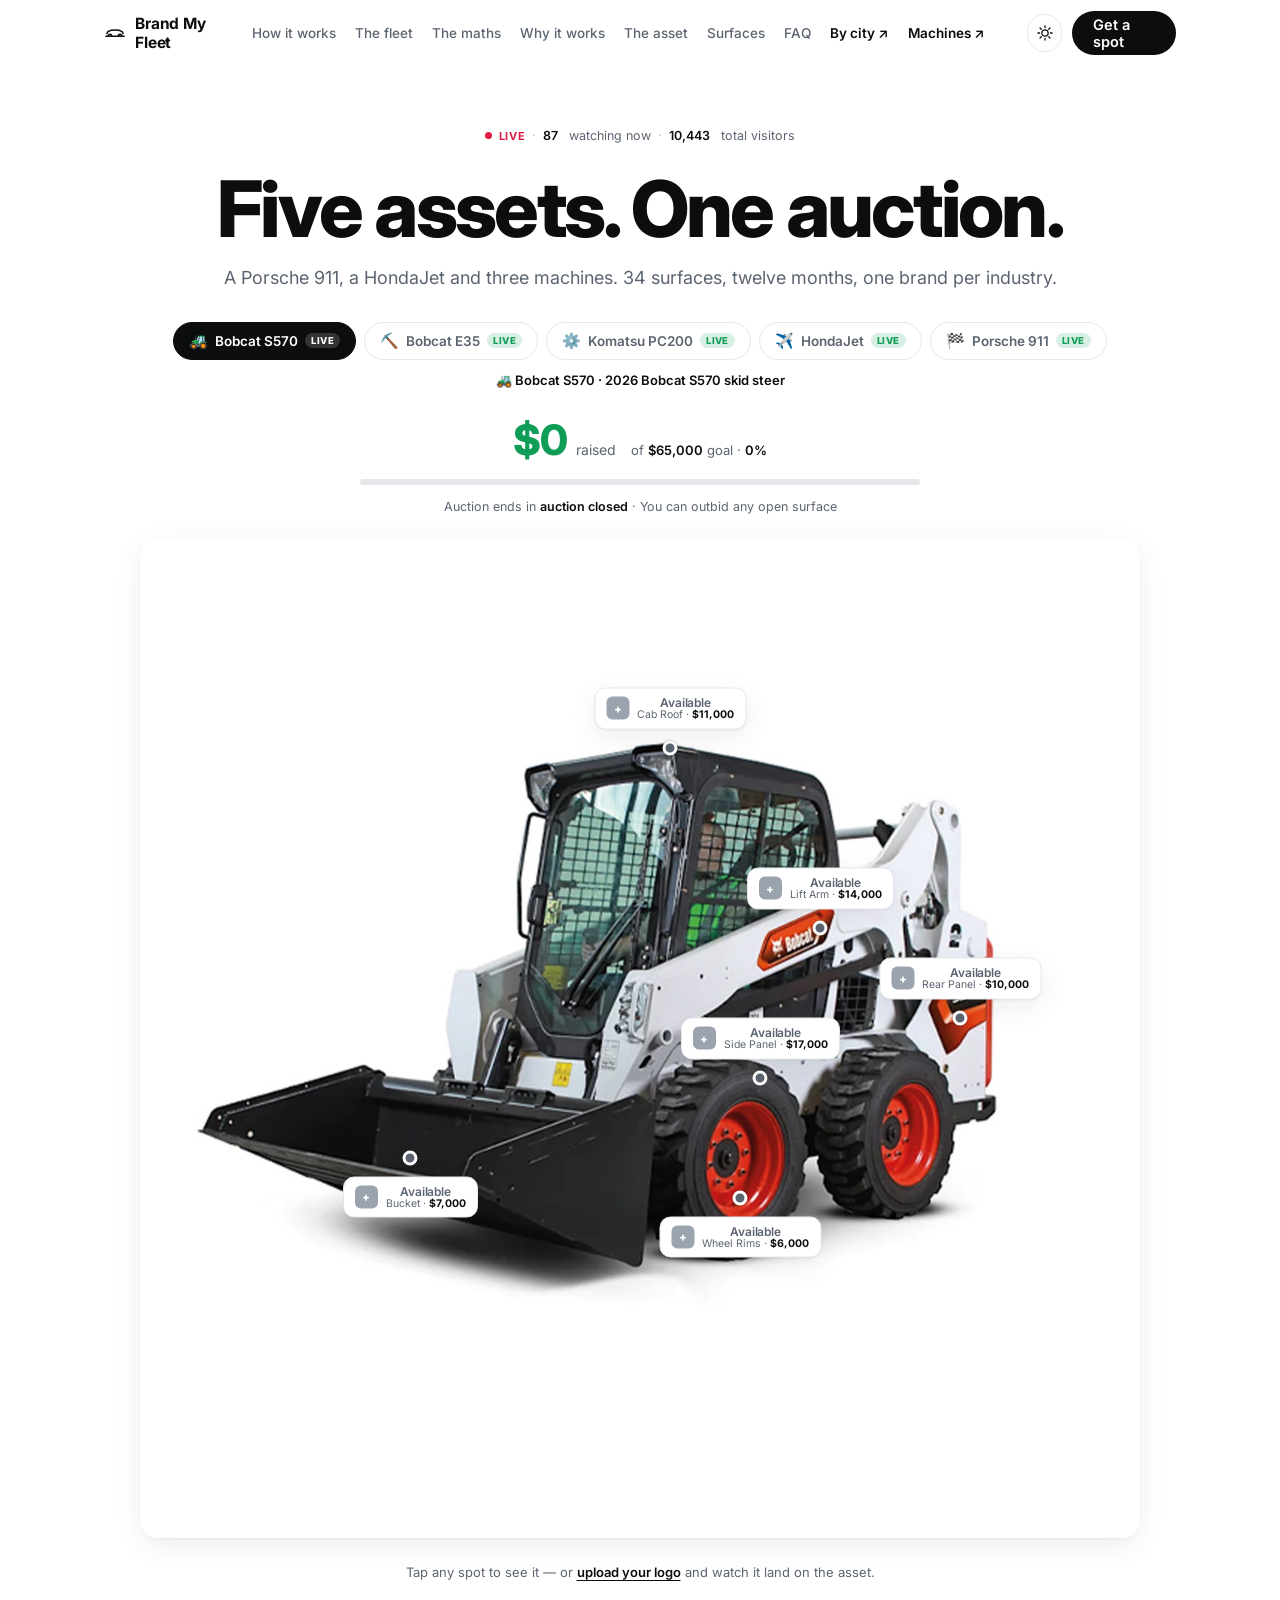
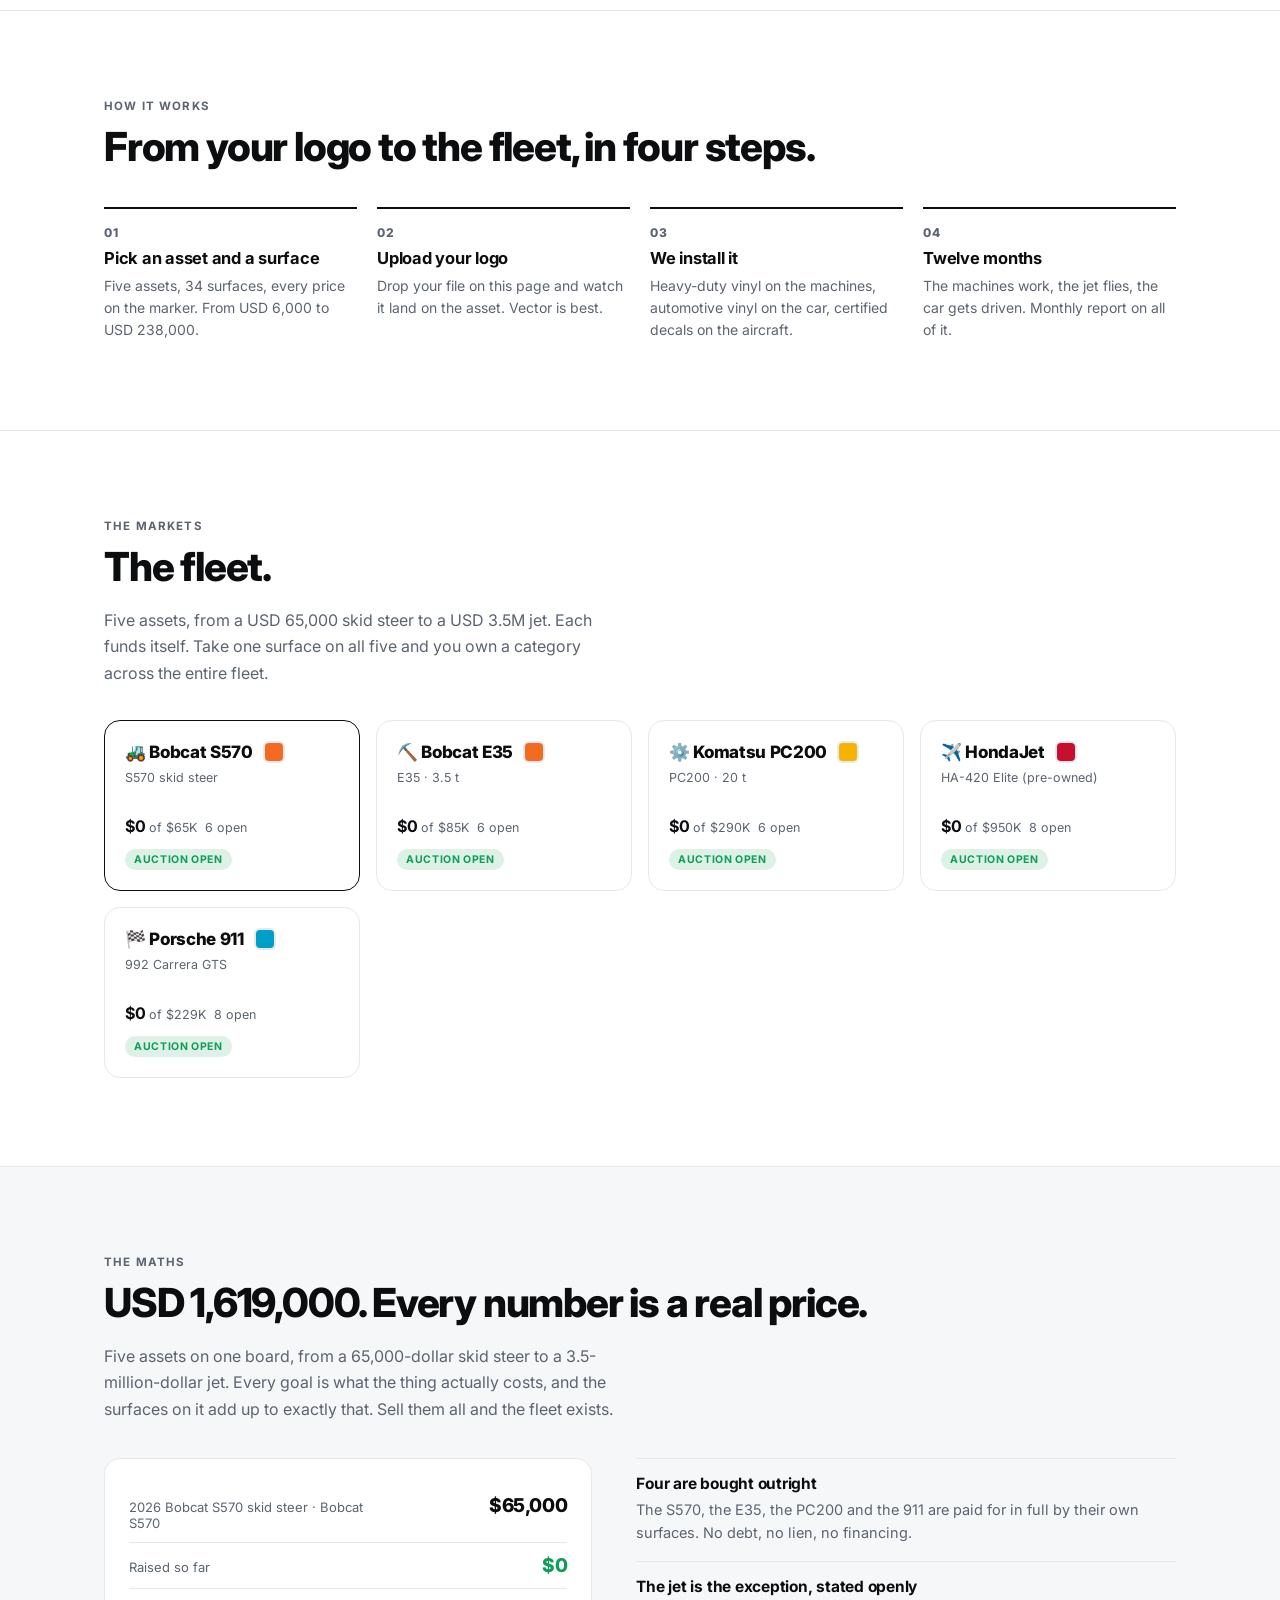
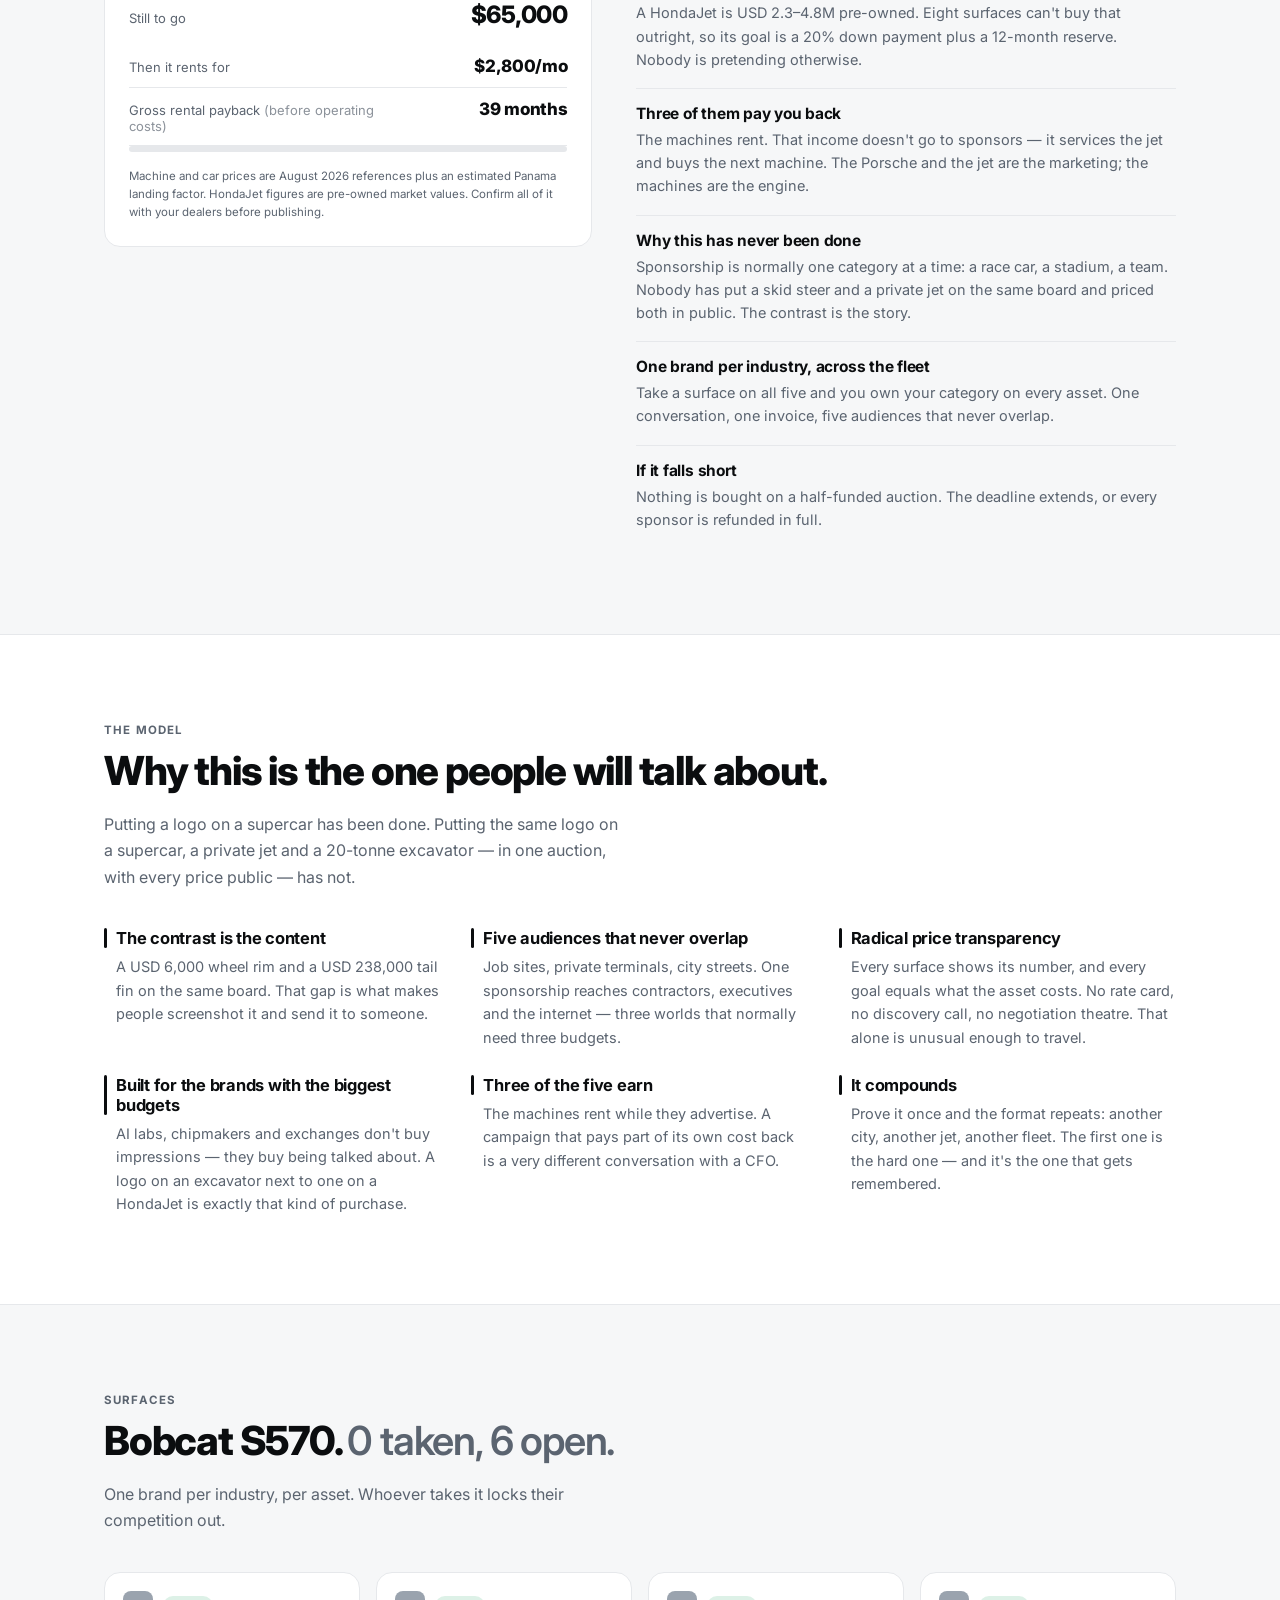
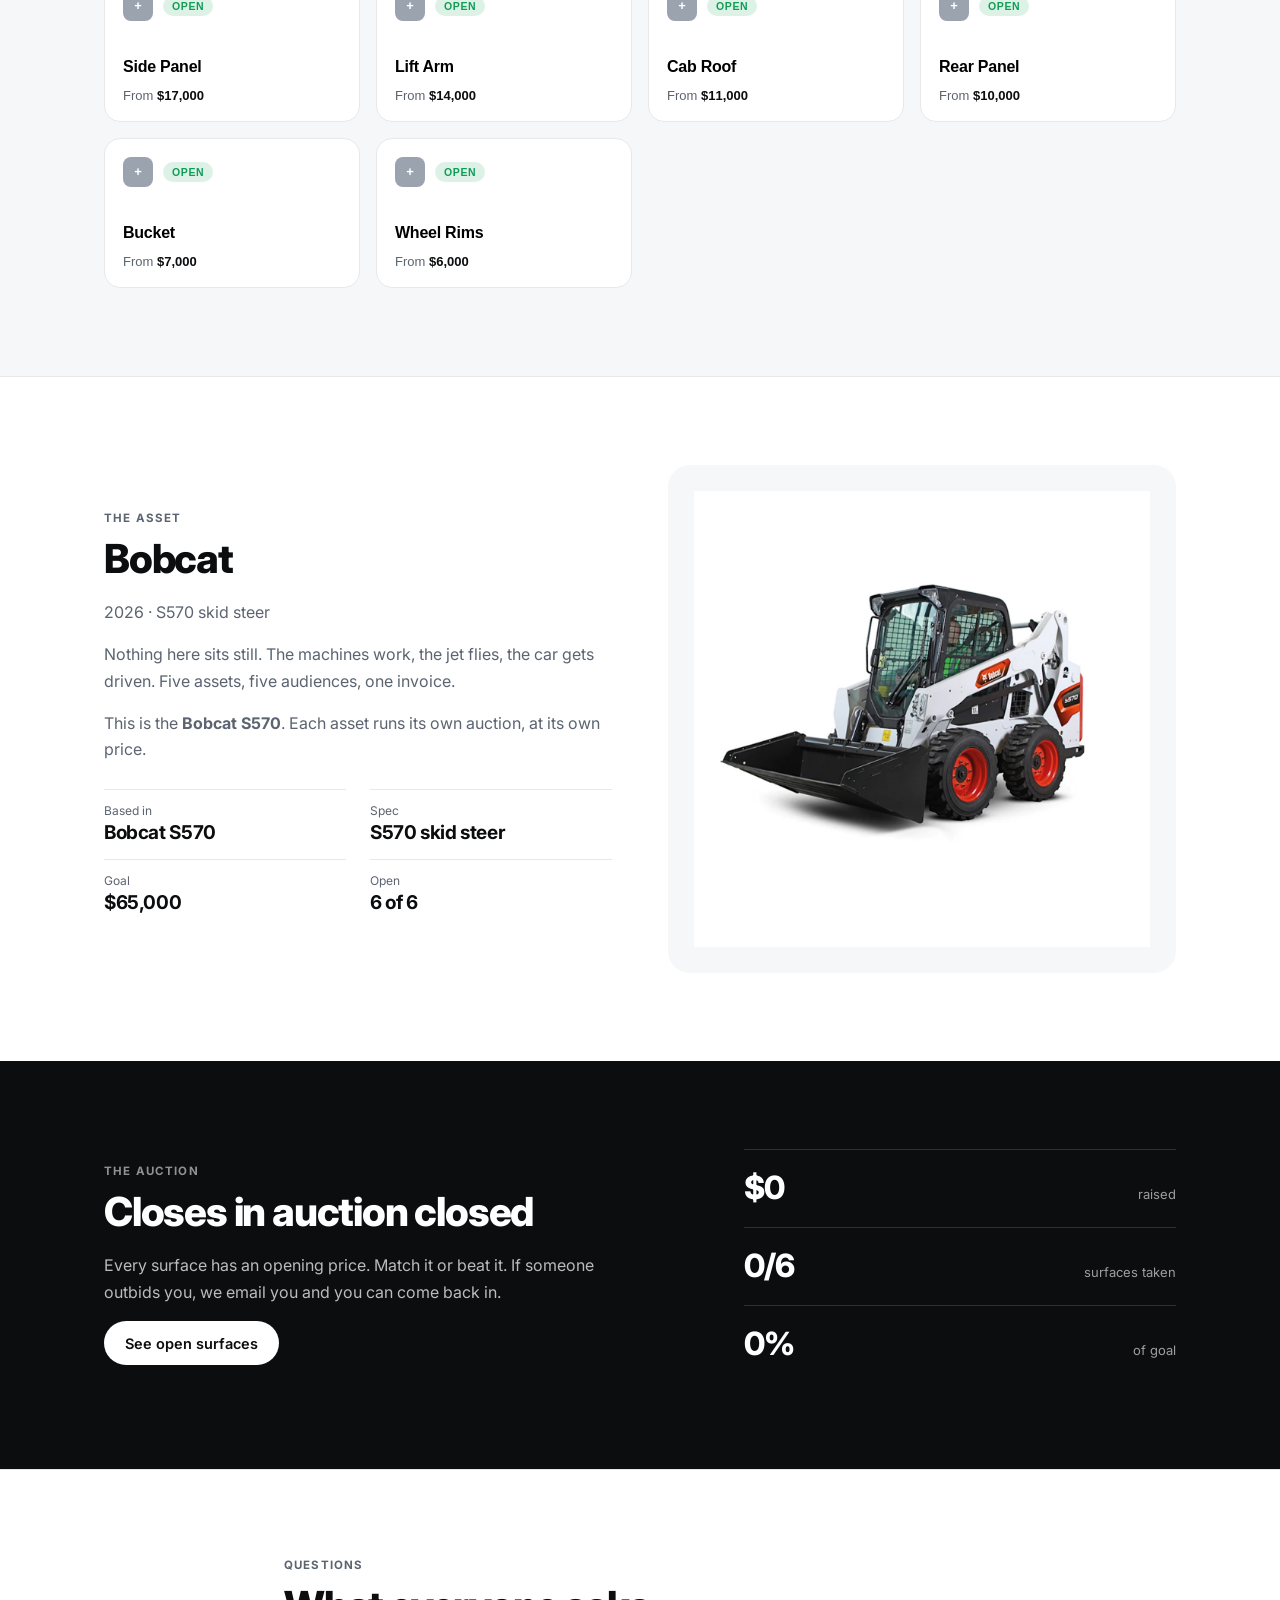
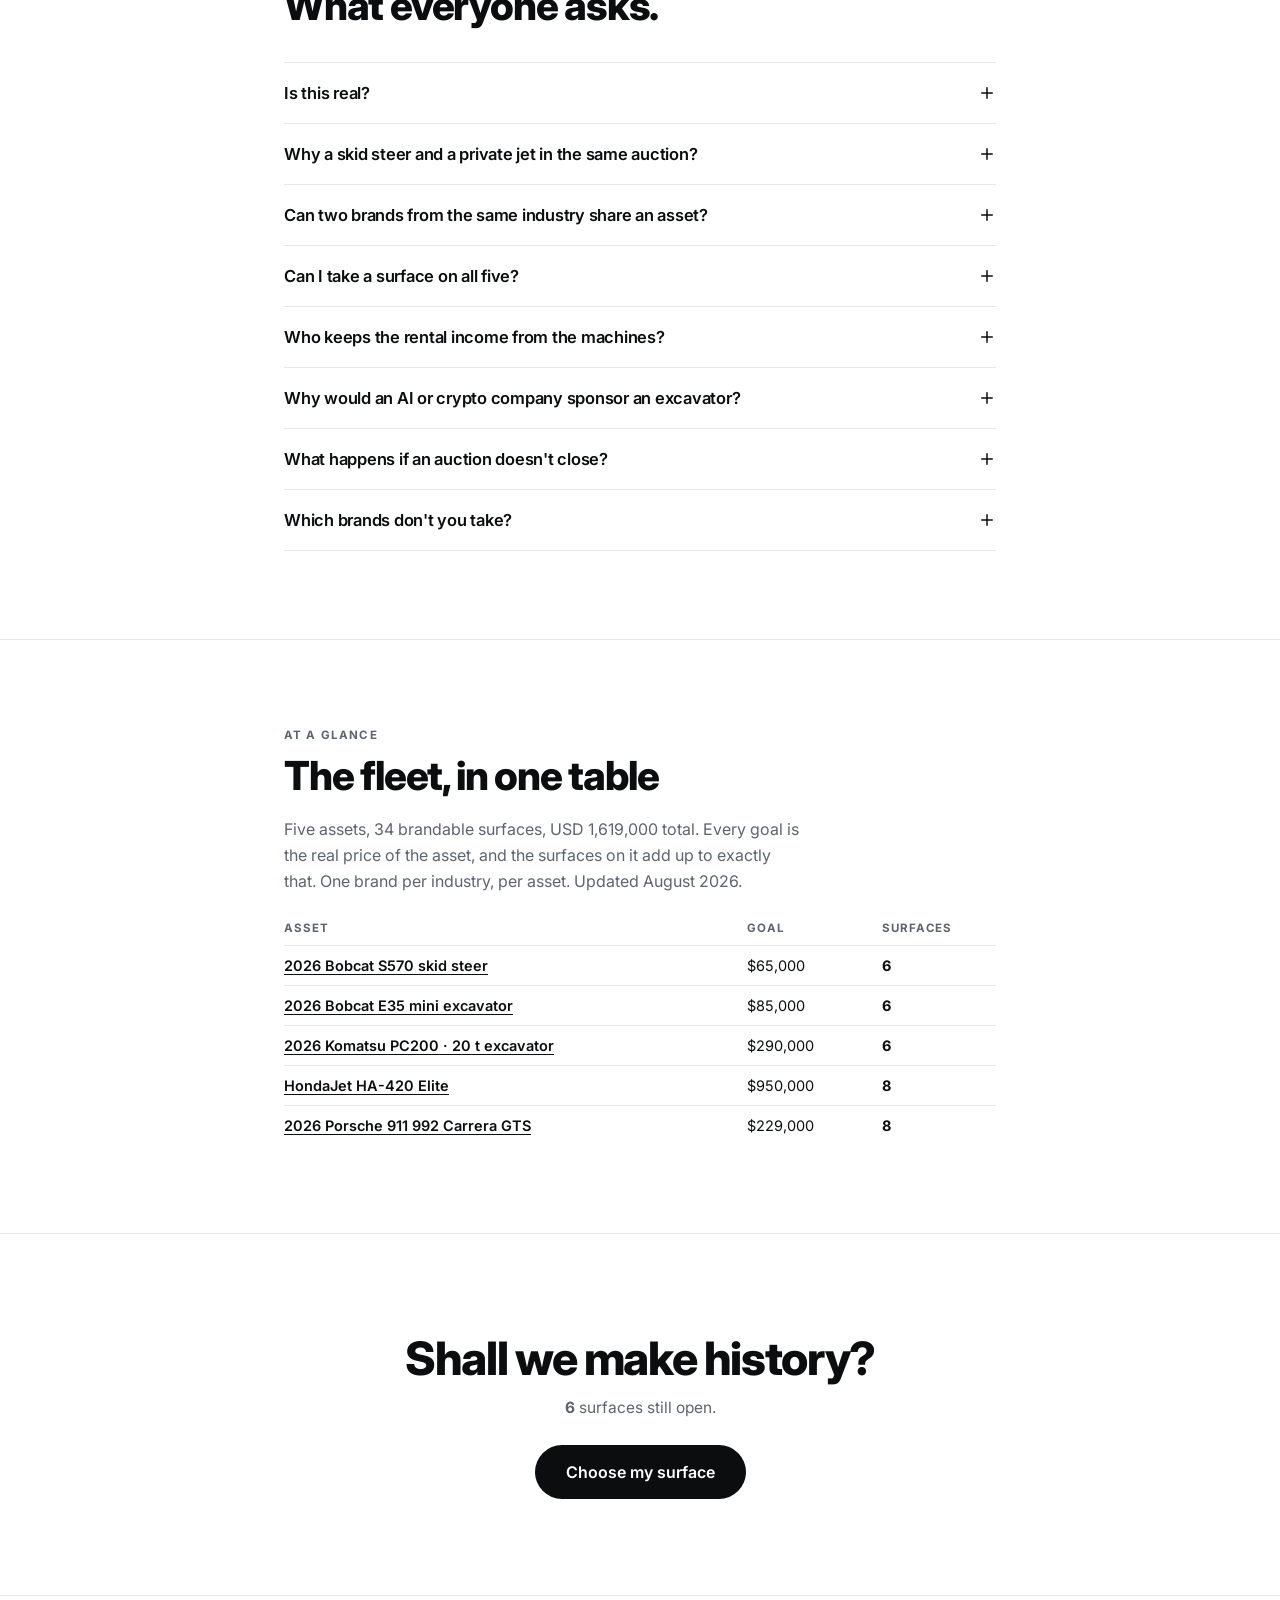
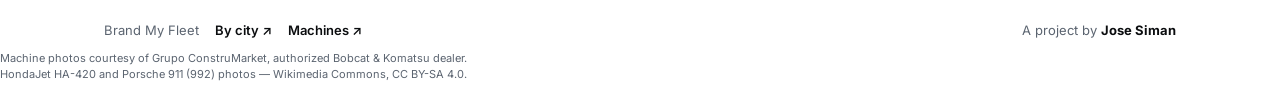
==== commit eb4177f9: "SEO/GEO: canonical+OG+Twitter cards, Product/FAQ JSON-LD, static crawlable price tables, sitemap, ro" ====
--- a/index.html
+++ b/index.html
@@ -3,16 +3,25 @@
 <head>
 <meta charset="utf-8">
 <meta name="viewport" content="width=device-width, initial-scale=1">
-<title>Brand My Fleet — Five assets. One auction. Nobody has done this.</title>
-<meta name="description" content="A Porsche 911, a HondaJet and three machines. One auction, 34 surfaces, twelve months. Nobody has ever done this.">
+<title>Brand My Fleet — Sponsor a Porsche, a HondaJet and 3 Machines in One Auction</title>
+<meta name="description" content="Five assets, one auction, 34 brand surfaces, USD 1,619,000 total. A Bobcat S570, a Bobcat E35, a Komatsu PC200, a HondaJet and a Porsche 911 — every price public. Nobody has done this.">
 <meta property="og:title" content="Five assets. One auction.">
-<meta property="og:description" content="A Porsche 911, a HondaJet and three machines. 34 surfaces, one auction.">
+<meta property="og:description" content="Five assets, one auction, 34 brand surfaces, USD 1,619,000 total. A Bobcat S570, a Bobcat E35, a Komatsu PC200, a HondaJet and a Porsche 911 — every price public. Nobody has done this.">
 <meta property="og:type" content="website">
 <link rel="preconnect" href="https://fonts.googleapis.com">
 <link rel="preconnect" href="https://fonts.gstatic.com" crossorigin>
 <link href="https://fonts.googleapis.com/css2?family=Inter:wght@400;500;600;700;800;900&display=swap" rel="stylesheet">
 <link rel="stylesheet" href="assets/styles.css">
 <link rel="icon" href="data:image/svg+xml,<svg xmlns='http://www.w3.org/2000/svg' viewBox='0 0 100 100'><text y='.9em' font-size='90'>🏁</text></svg>">
+<link rel="canonical" href="https://josesimanm-ui.github.io/brand-my-fleet/">
+<meta property="og:url" content="https://josesimanm-ui.github.io/brand-my-fleet/">
+<meta property="og:image" content="https://josesimanm-ui.github.io/brand-my-fleet/assets/komatsu-pc200-og.jpg">
+<meta property="og:site_name" content="Brand My Fleet">
+<meta name="twitter:card" content="summary_large_image">
+<meta name="twitter:title" content="Five assets. One auction.">
+<meta name="twitter:description" content="Five assets, one auction, 34 brand surfaces, USD 1,619,000 total. A Bobcat S570, a Bobcat E35, a Komatsu PC200, a HondaJet and a Porsche 911 — every price public. Nobody has done this.">
+<meta name="twitter:image" content="https://josesimanm-ui.github.io/brand-my-fleet/assets/komatsu-pc200-og.jpg">
+<script type="application/ld+json">[{"@context": "https://schema.org", "@type": "WebSite", "name": "Brand My Fleet", "url": "https://josesimanm-ui.github.io/brand-my-fleet/"}, {"@context": "https://schema.org", "@type": "FAQPage", "mainEntity": [{"@type": "Question", "name": "Is this real?", "acceptedAnswer": {"@type": "Answer", "text": "The model is real and every price on this page is a real market price. The assets are being assembled now \u2014 each one gets bought when its surfaces are sold, not before."}}, {"@type": "Question", "name": "Why a skid steer and a private jet in the same auction?", "acceptedAnswer": {"@type": "Answer", "text": "Because nobody has done it, and because they reach completely different people. The machines are seen by everyone stuck in traffic beside a job site; the jet is seen on private ramps. Same logo, two worlds."}}, {"@type": "Question", "name": "Can two brands from the same industry share an asset?", "acceptedAnswer": {"@type": "Answer", "text": "No. One brand per category, per asset. Whoever moves first locks their competition out of that machine."}}, {"@type": "Question", "name": "Can I take a surface on all five?", "acceptedAnswer": {"@type": "Answer", "text": "Yes \u2014 that's the fleet package, and it's the best value on the page. One category, five assets, one invoice."}}, {"@type": "Question", "name": "Who keeps the rental income from the machines?", "acceptedAnswer": {"@type": "Answer", "text": "The operation does, and it's earmarked for the aircraft reserve and the next machine. Sponsors buy exposure, not equity."}}, {"@type": "Question", "name": "Why would an AI or crypto company sponsor an excavator?", "acceptedAnswer": {"@type": "Answer", "text": "Not for the impressions \u2014 for the story. A logo on a 20-tonne Komatsu next to one on a HondaJet is the kind of thing people share. That reach costs a fraction of a normal campaign."}}]}]</script>
 </head>
 <body>
 
@@ -223,6 +232,26 @@
   </div>
 </section>
 
+
+<!-- static, crawlable summary (SEO/GEO) -->
+<section class="section" id="glance">
+  <div class="wrap wrap--narrow">
+    <p class="eyebrow">At a glance</p>
+    <h2 class="h2">The fleet, in one table</h2>
+    <p class="lead">Five assets, 34 brandable surfaces, USD 1,619,000 total. Every goal is the real price of the asset, and the surfaces on it add up to exactly that. One brand per industry, per asset. Updated August 2026.</p>
+    <table class="glance">
+      <thead><tr><th>Asset</th><th>Goal</th><th>Surfaces</th></tr></thead>
+      <tbody>
+      <tr><td><a href="s570.html">2026 Bobcat S570 skid steer</a></td><td>$65,000</td><td>6</td></tr>
+      <tr><td><a href="e35.html">2026 Bobcat E35 mini excavator</a></td><td>$85,000</td><td>6</td></tr>
+      <tr><td><a href="pc200.html">2026 Komatsu PC200 · 20 t excavator</a></td><td>$290,000</td><td>6</td></tr>
+      <tr><td><a href="hondajet.html">HondaJet HA-420 Elite</a></td><td>$950,000</td><td>8</td></tr>
+      <tr><td><a href="911.html">2026 Porsche 911 992 Carrera GTS</a></td><td>$229,000</td><td>8</td></tr>
+      </tbody>
+    </table>
+  </div>
+</section>
+
 <!-- ============ CTA ============ -->
 <section class="cta">
   <div class="wrap">
--- a/assets/styles.css
+++ b/assets/styles.css
@@ -401,3 +401,12 @@
 .stage__car:has(.car--photo){border-radius:18px;overflow:visible}
 .hot__pos b{color:var(--ink);font-weight:700}
 .foot__credits{font-size:11px;line-height:1.5;color:var(--ink-2);margin:12px 0 0;max-width:70ch}
+
+/* ---------- tabla "at a glance" (SEO/GEO) ---------- */
+.glance{width:100%;border-collapse:collapse;margin:26px 0 0;font-size:14.5px}
+.glance th{text-align:left;font-size:11.5px;font-weight:700;letter-spacing:.08em;text-transform:uppercase;color:var(--ink-2);padding:0 0 10px}
+.glance td{border-top:1px solid var(--line);padding:11px 16px 11px 0}
+.glance td:last-child{font-weight:700;white-space:nowrap}
+.glance a{font-weight:600;text-decoration:underline;text-underline-offset:3px}
+.glance__note{font-size:13px;line-height:1.6;color:var(--ink-2);margin:18px 0 0}
+.glance__note a{font-weight:600;text-decoration:underline;text-underline-offset:3px}
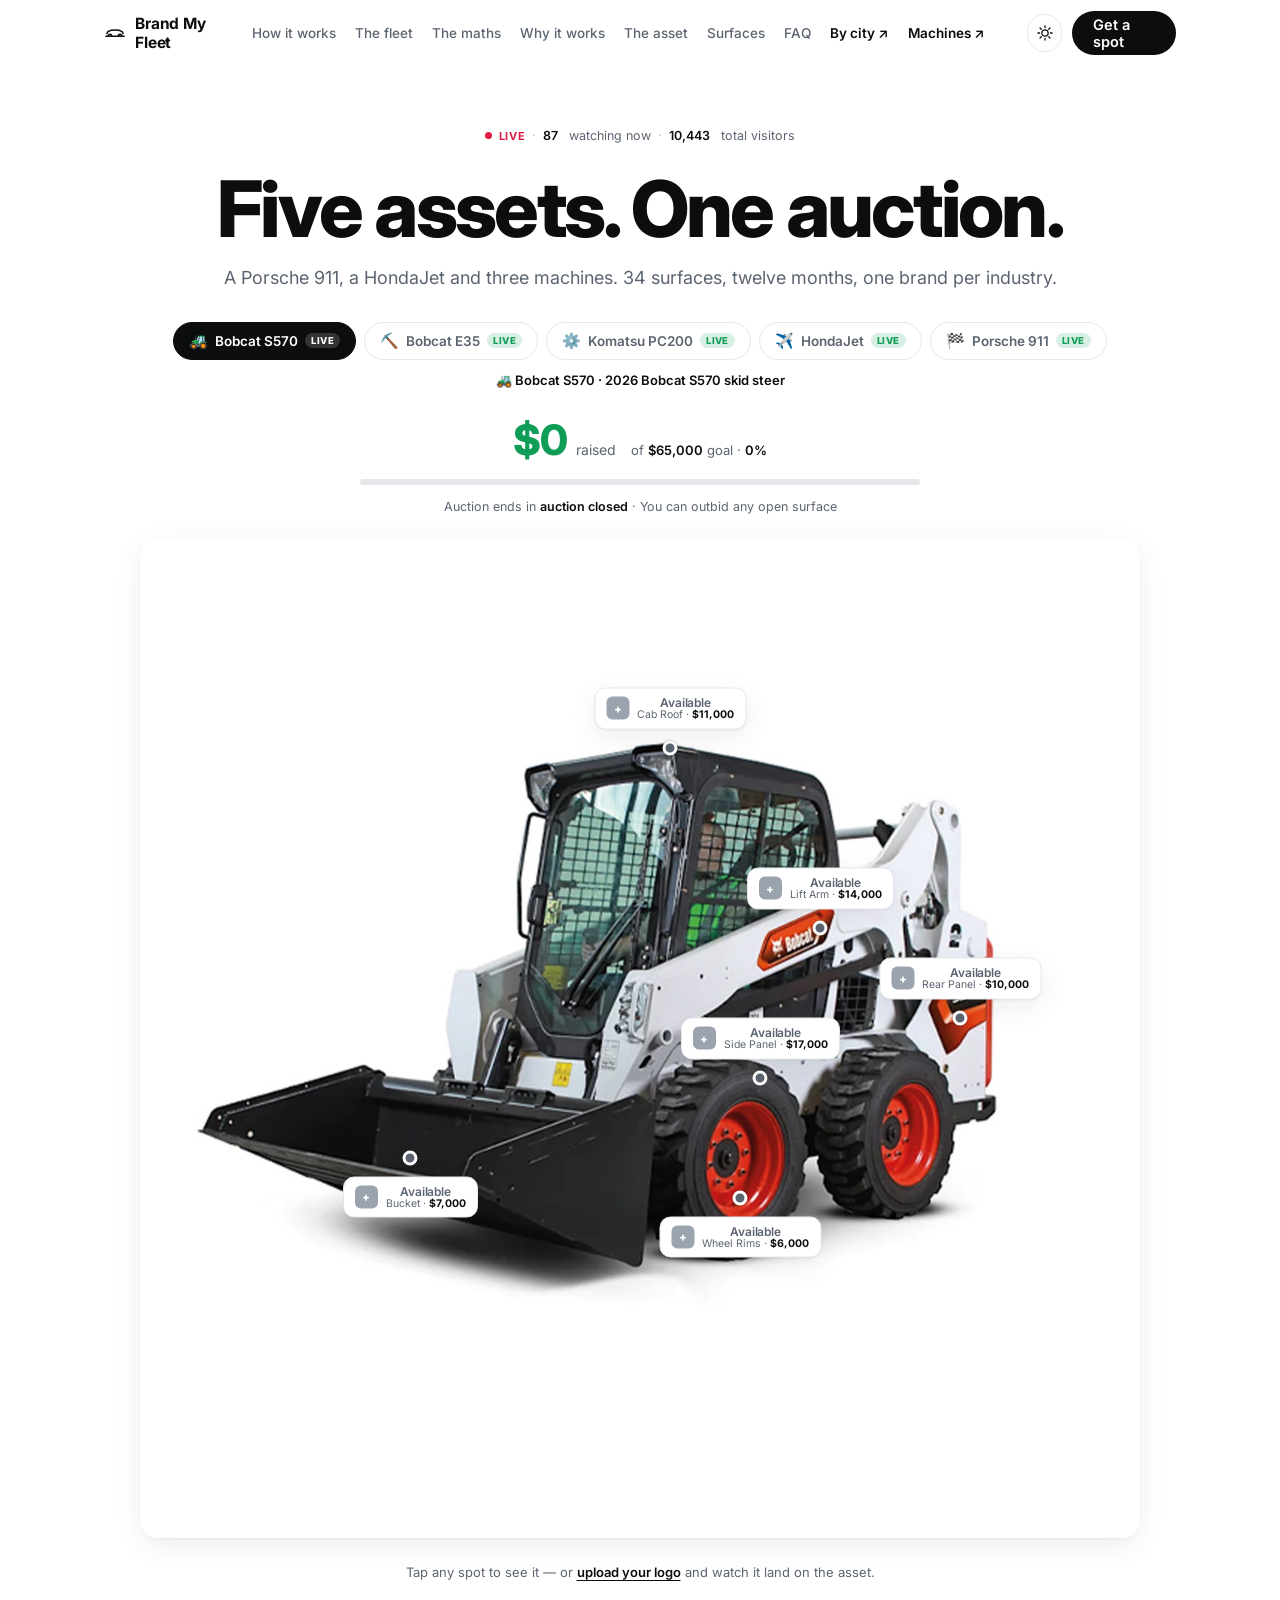
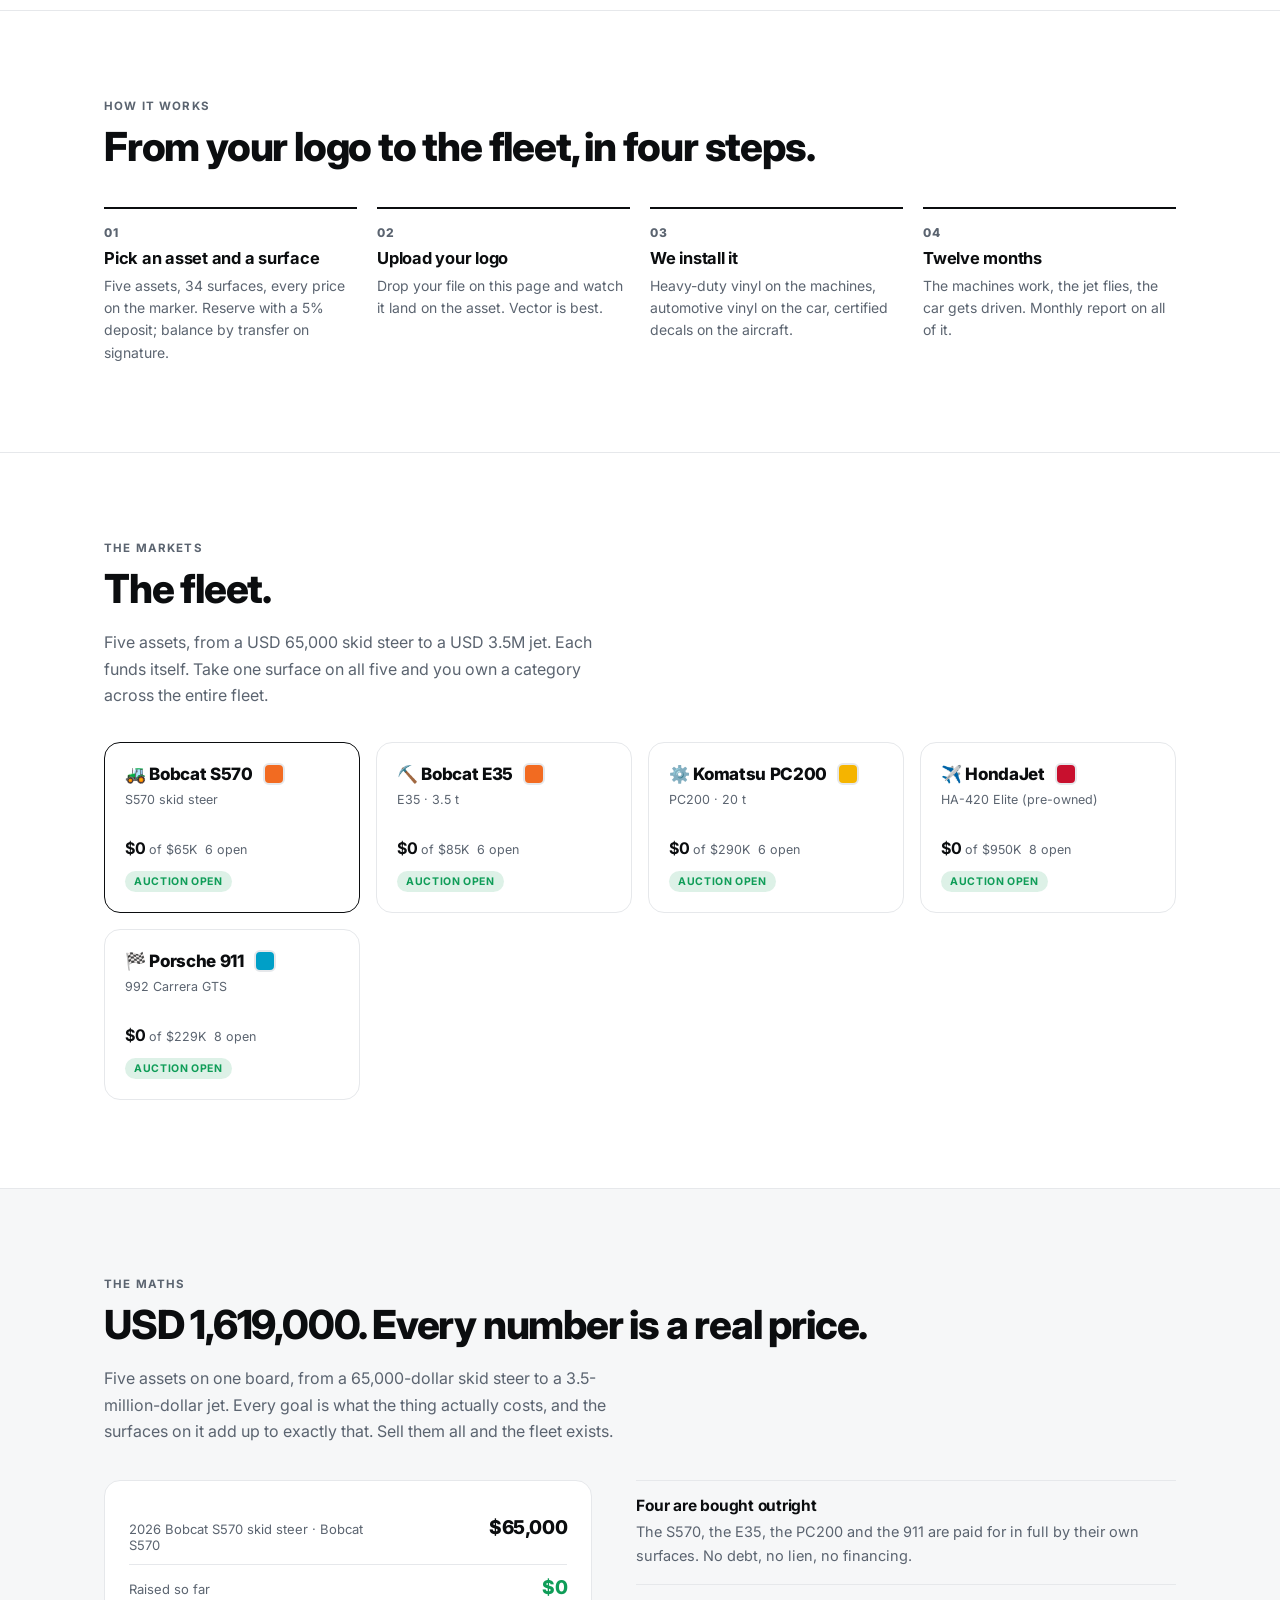
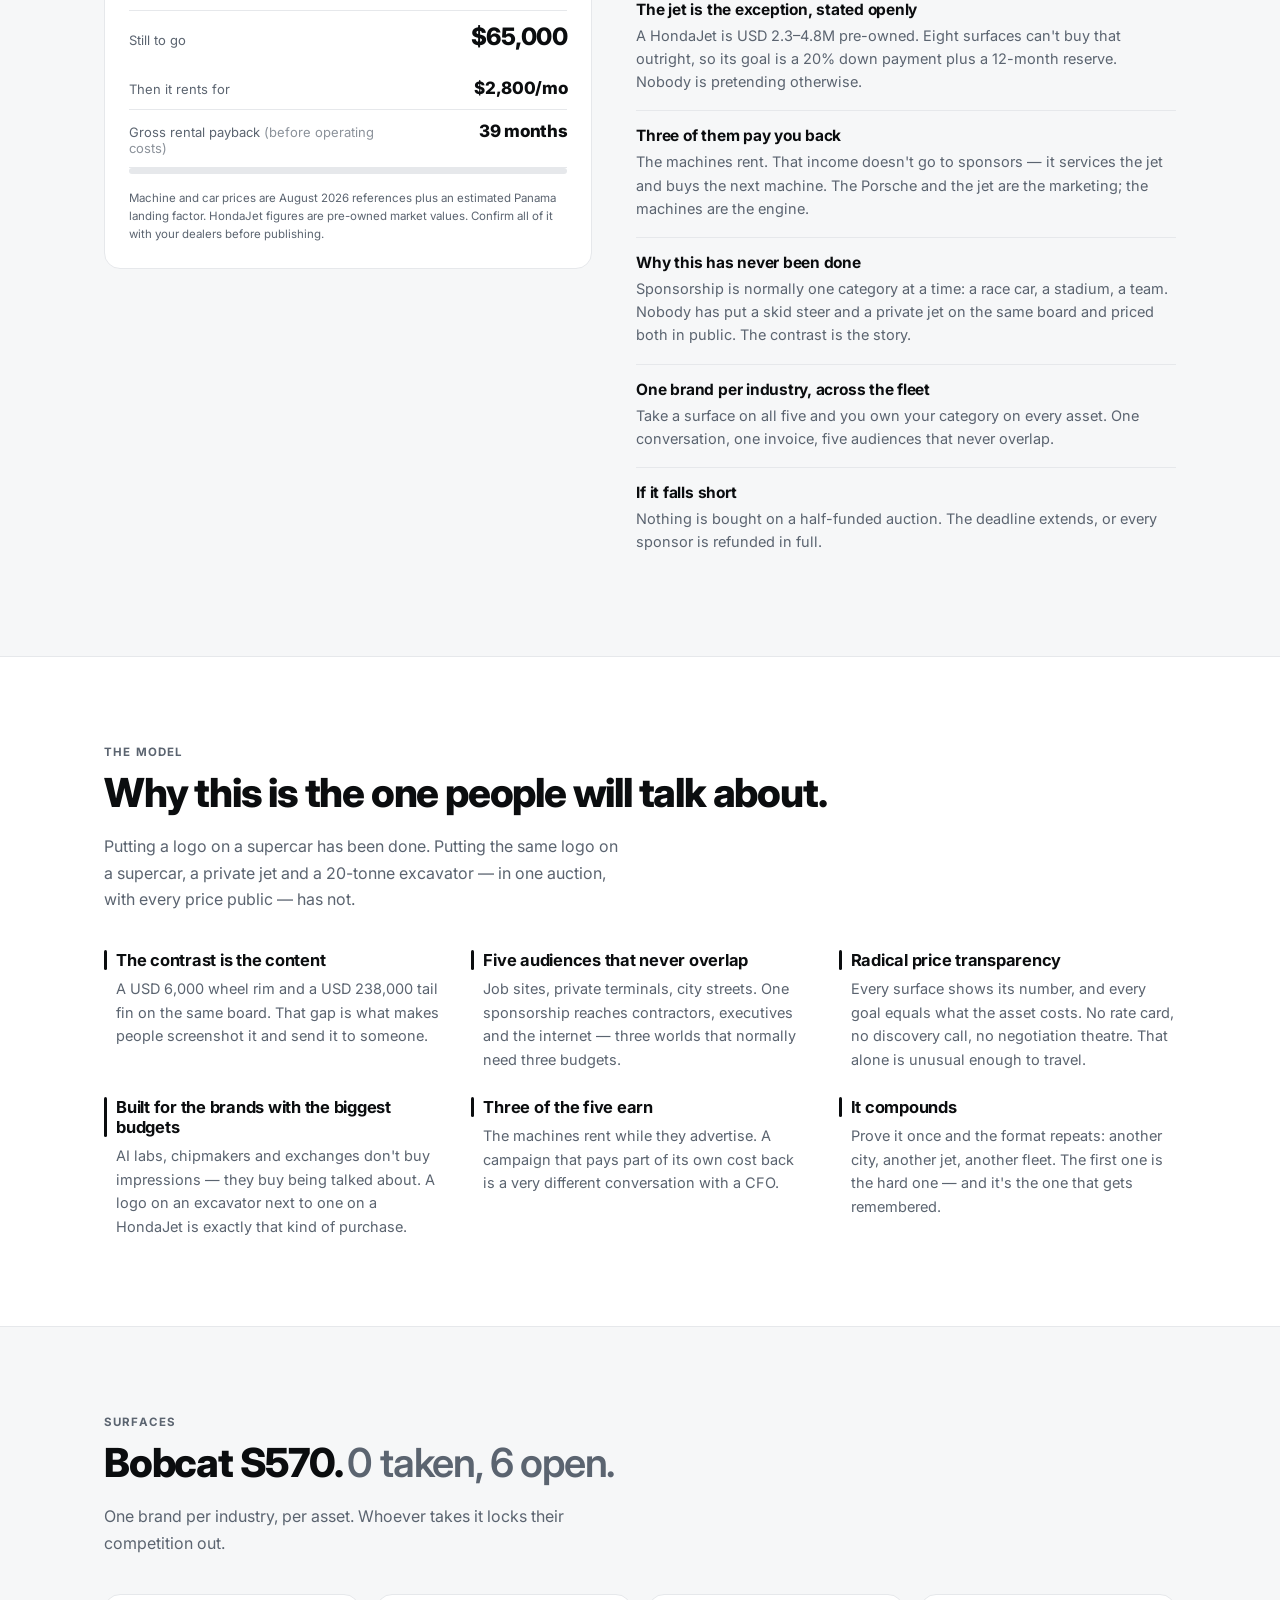
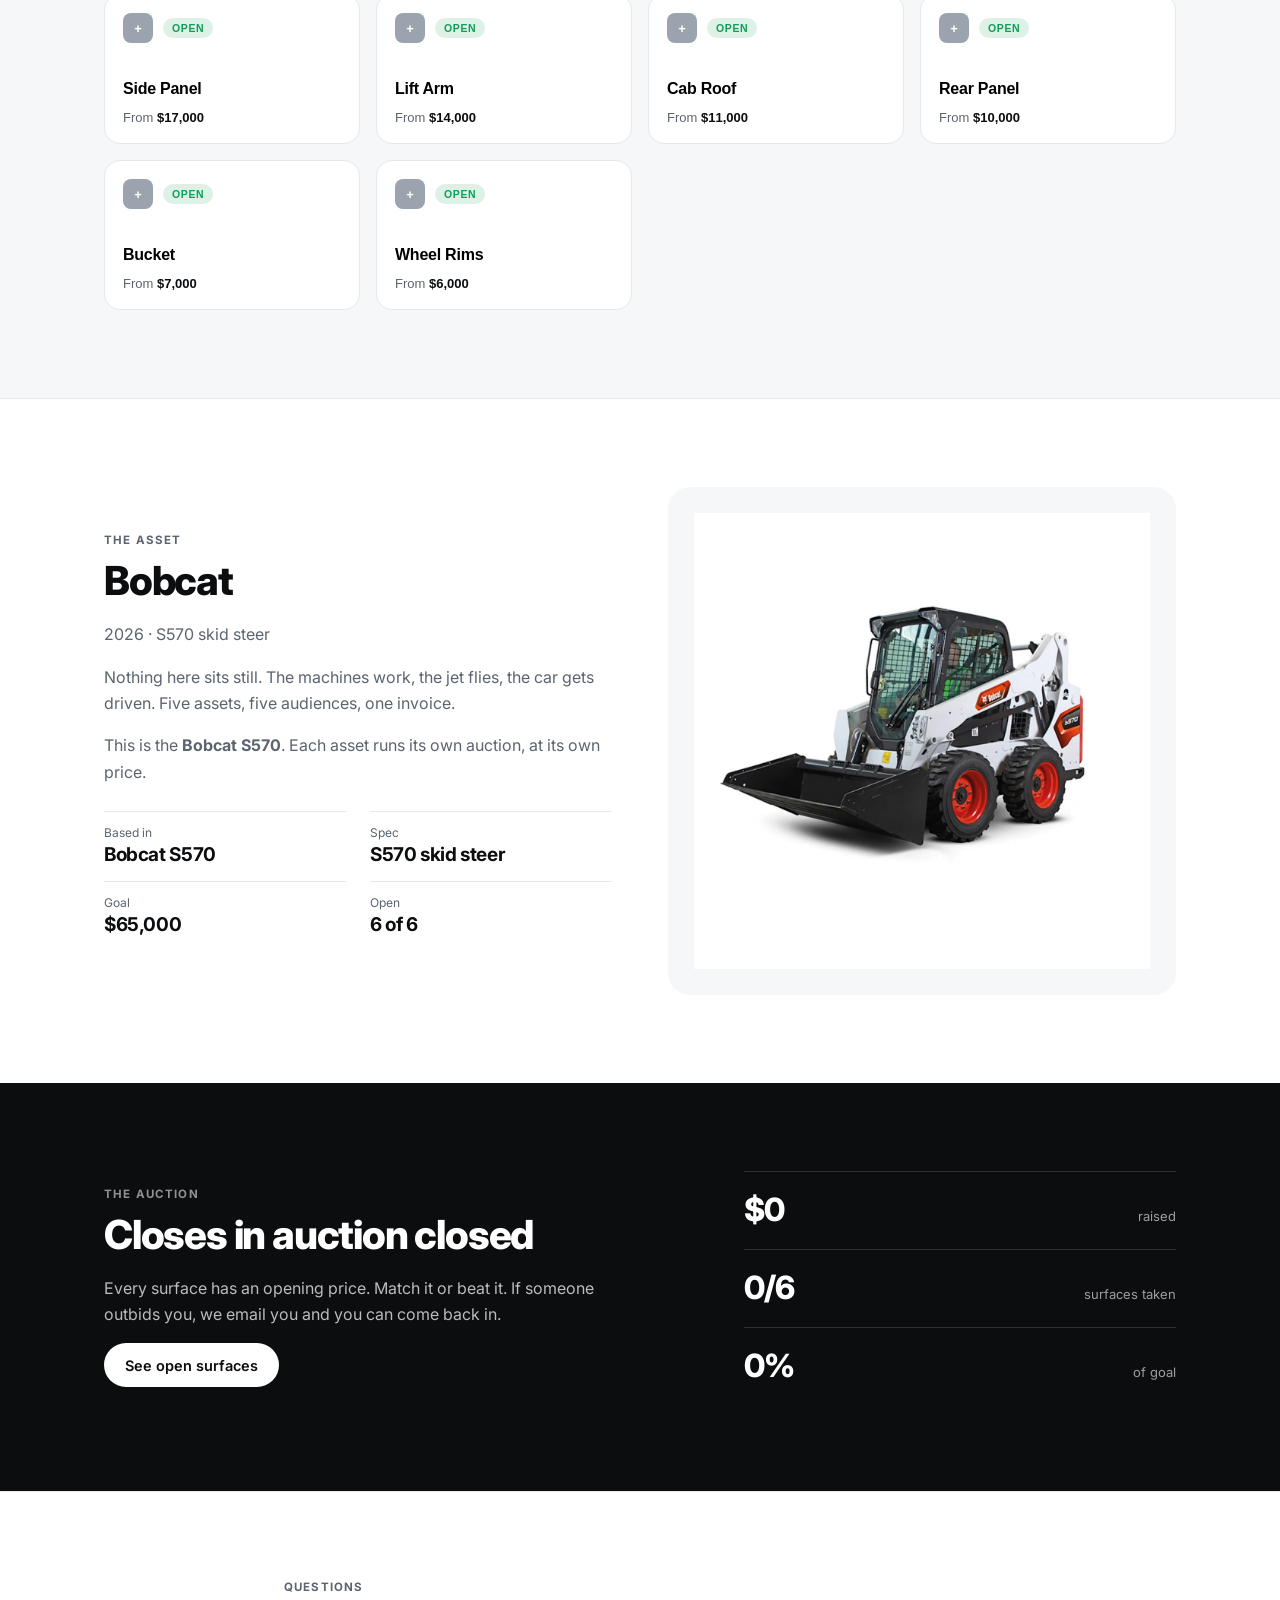
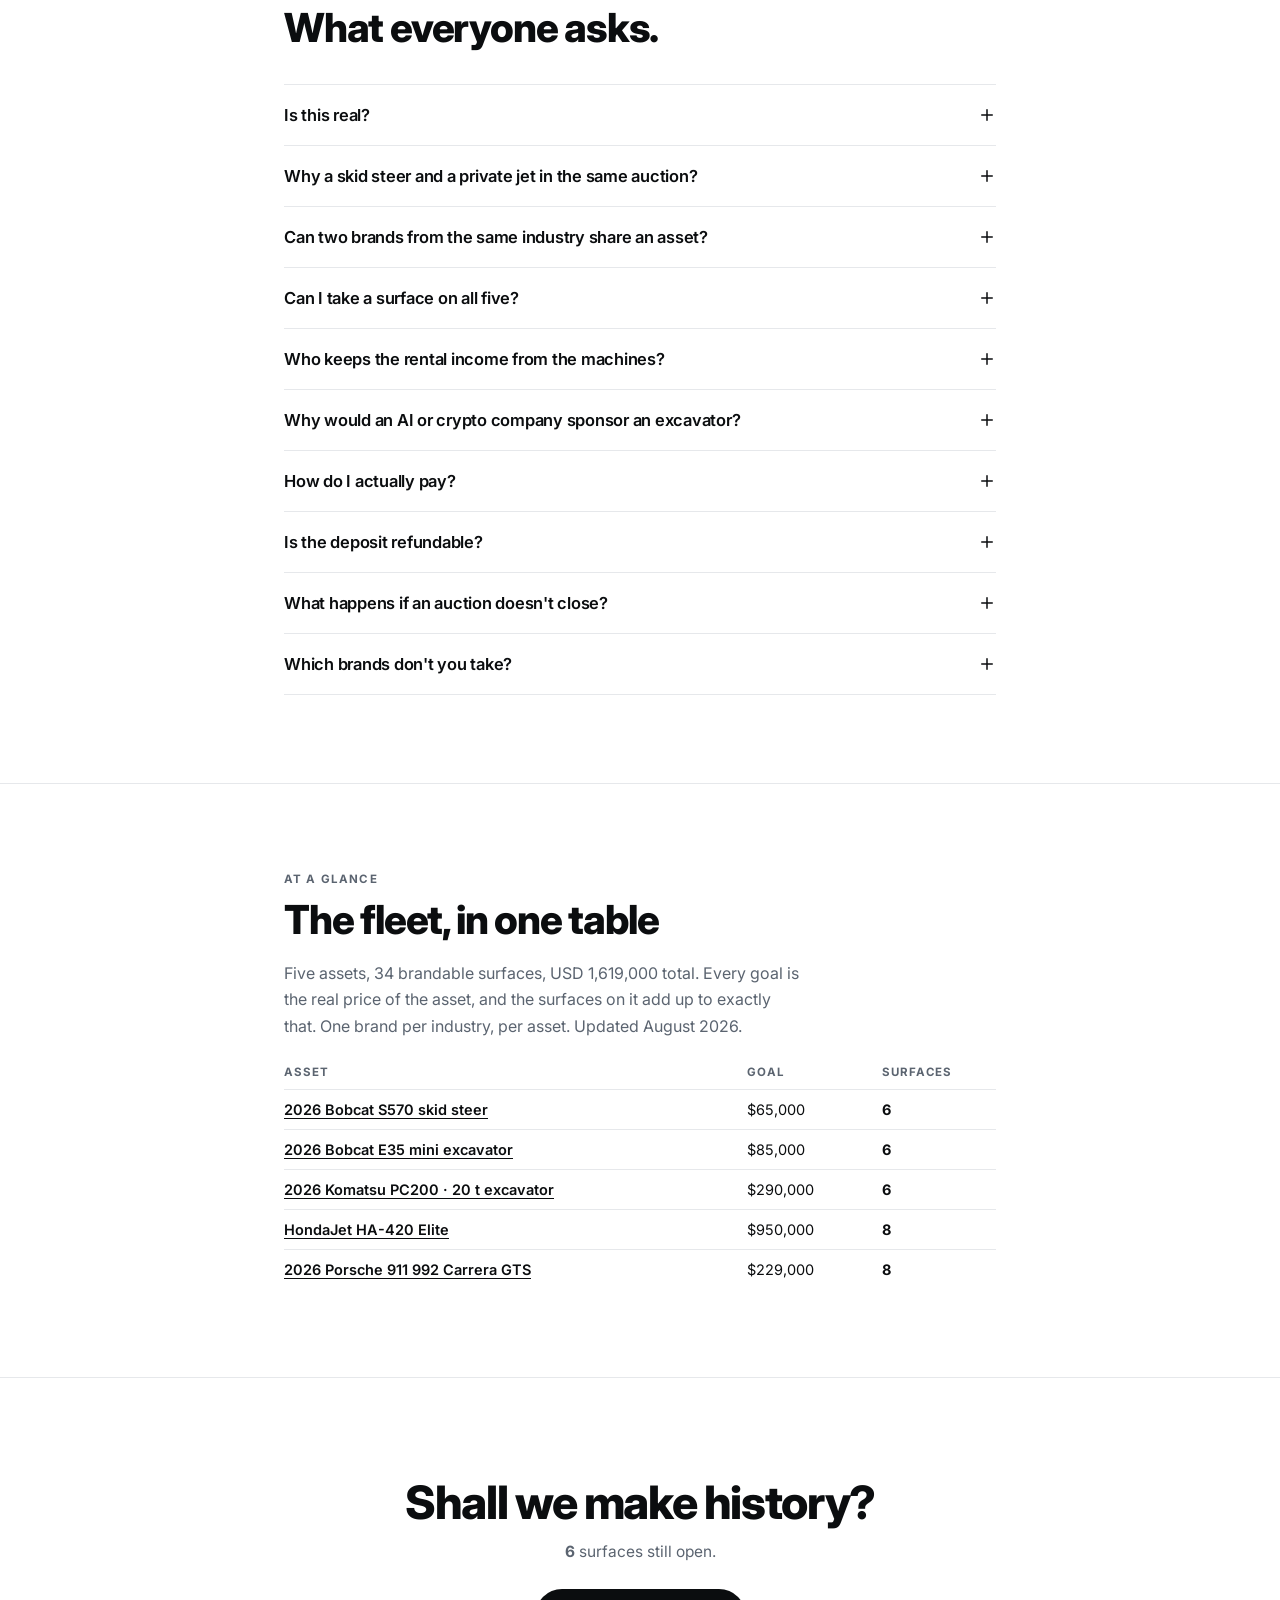
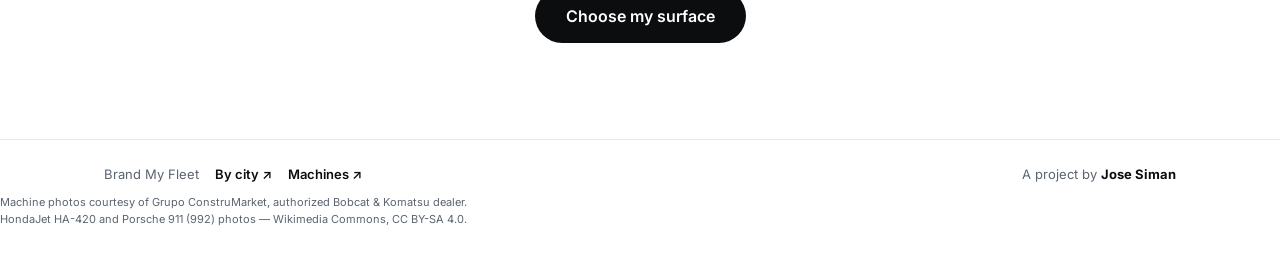
==== commit d5151433: "reservation flow: 5% deposit + balance by bank transfer" ====
--- a/index.html
+++ b/index.html
@@ -281,7 +281,7 @@
     </button>
     <p class="modal__eyebrow" id="mEyebrow">Open surface</p>
     <h3 class="modal__title" id="mTitle">—</h3>
-    <p class="modal__price"><b id="mPrice">—</b> <span>opening price</span></p>
+    <p class="modal__price"><b id="mPrice">—</b> <span>opening price · 12 months</span></p>
 
     <form id="mForm" class="form">
       <!-- LOGO UPLOAD: previews live on the vehicle -->
@@ -301,9 +301,18 @@
         <input name="industry" required placeholder="Banking, telco, beer, retail…"></label>
       <label>Your name<input name="name" required placeholder="Who's writing"></label>
       <label>Email<input name="email" type="email" required placeholder="you@company.com"></label>
-      <label>Your bid (USD)<input name="bid" id="mBid" type="number" min="0" step="100" required></label>
-      <button class="btn btn--dark btn--full" type="submit">Send my bid</button>
-      <p class="form__note">Opens your email client with everything filled in. Nothing is charged now.</p>
+      <label>Your offer (USD) <span class="form__hint">— match or beat the opening price</span>
+        <input name="bid" id="mBid" type="number" min="0" step="100" required></label>
+      <div class="deposit">
+        <div class="deposit__row"><span>Reservation deposit (5%)</span><b id="mDeposit">—</b></div>
+        <div class="deposit__row"><span>Balance on signature</span><b id="mBalance">—</b></div>
+        <p class="deposit__note">The deposit holds this surface for 14 days while we agree
+        terms. Balance is paid by bank transfer against a signed contract and an invoice —
+        no card fees on either side. Deposit is fully refunded if the auction doesn't close.</p>
+      </div>
+      <button class="btn btn--dark btn--full" type="submit">Reserve this surface</button>
+      <p class="form__note">Nothing is charged here. We reply within 24h with the contract
+      and wire instructions.</p>
     </form>
 
     <div id="mSold" class="sold" hidden>
--- a/assets/styles.css
+++ b/assets/styles.css
@@ -410,3 +410,10 @@
 .glance a{font-weight:600;text-decoration:underline;text-underline-offset:3px}
 .glance__note{font-size:13px;line-height:1.6;color:var(--ink-2);margin:18px 0 0}
 .glance__note a{font-weight:600;text-decoration:underline;text-underline-offset:3px}
+
+/* ---------- depósito de reserva ---------- */
+.deposit{background:var(--bg-alt);border-radius:12px;padding:14px 15px;margin:2px 0 4px}
+.deposit__row{display:flex;align-items:baseline;justify-content:space-between;gap:14px;padding:5px 0}
+.deposit__row span{font-size:12.5px;color:var(--ink-2)}
+.deposit__row b{font-size:16px;font-weight:800;letter-spacing:-.02em}
+.deposit__note{font-size:11.5px;line-height:1.55;color:var(--ink-2);margin:9px 0 0}
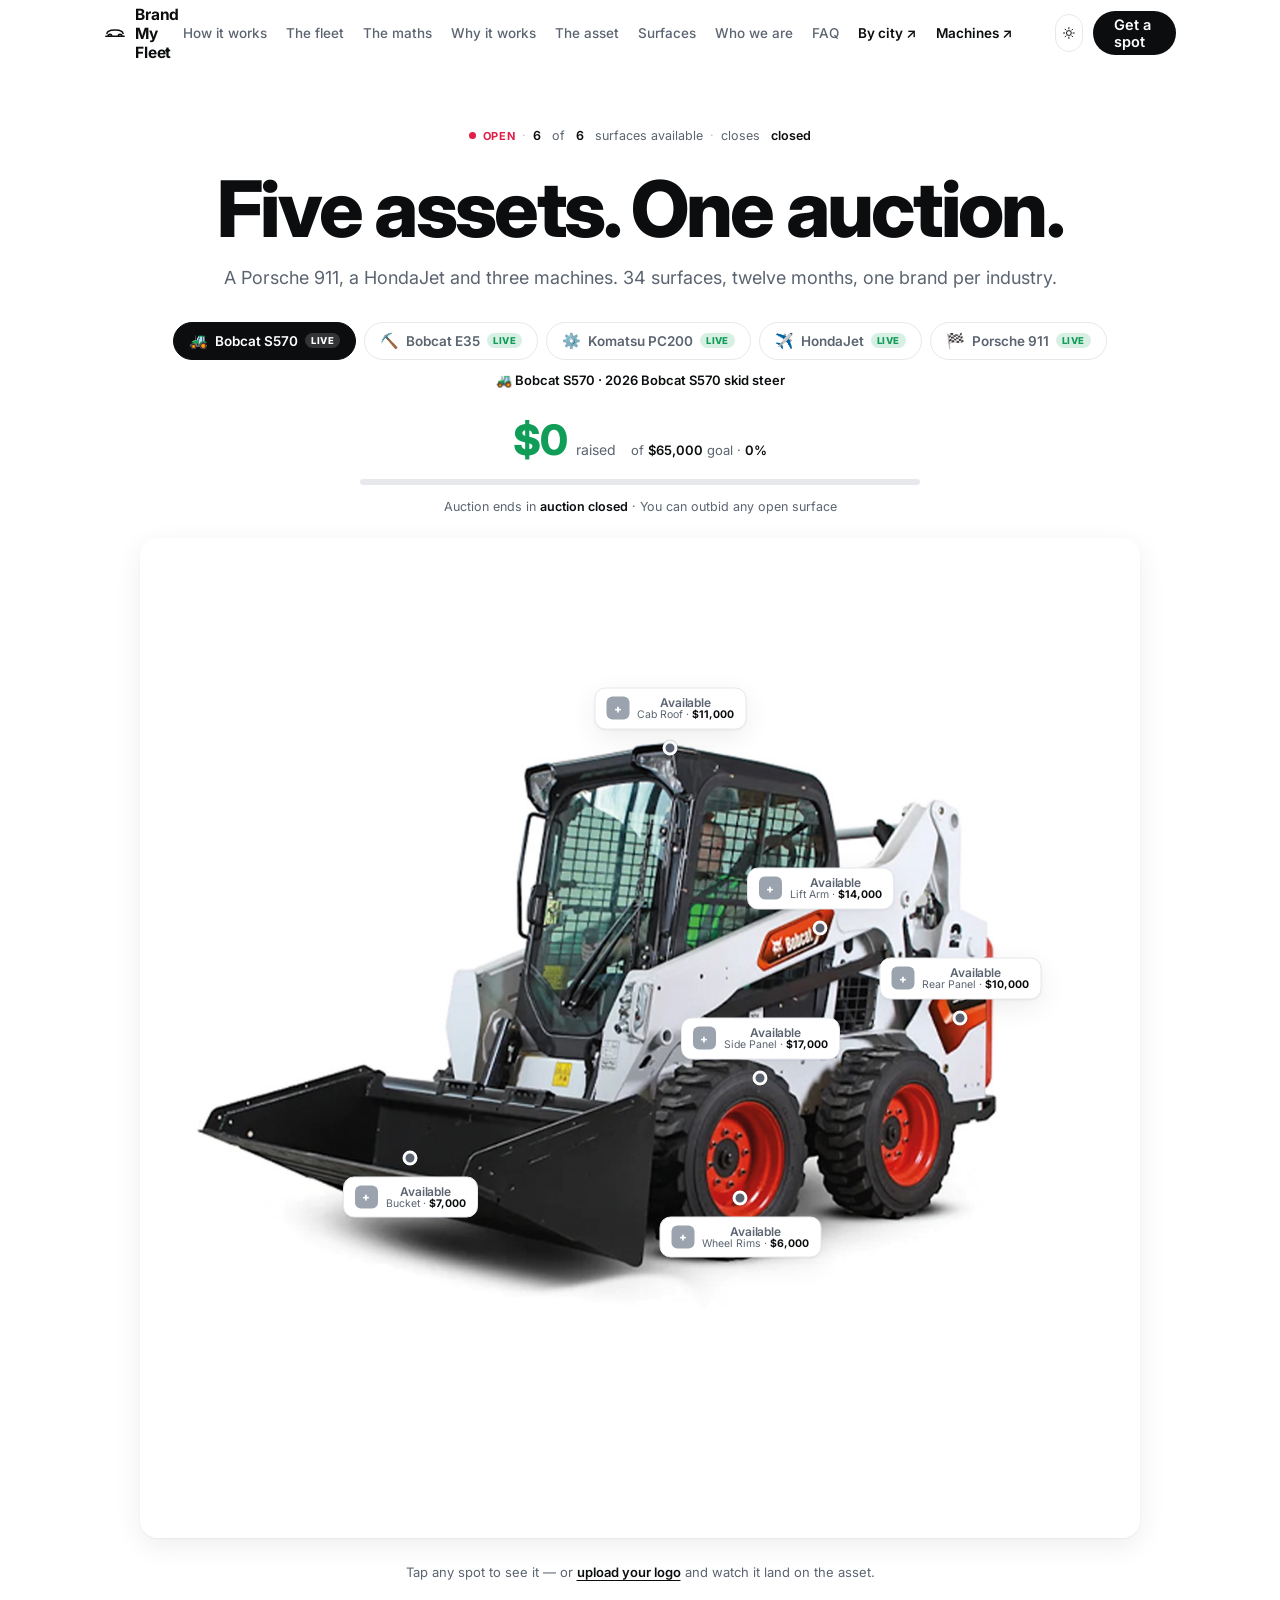
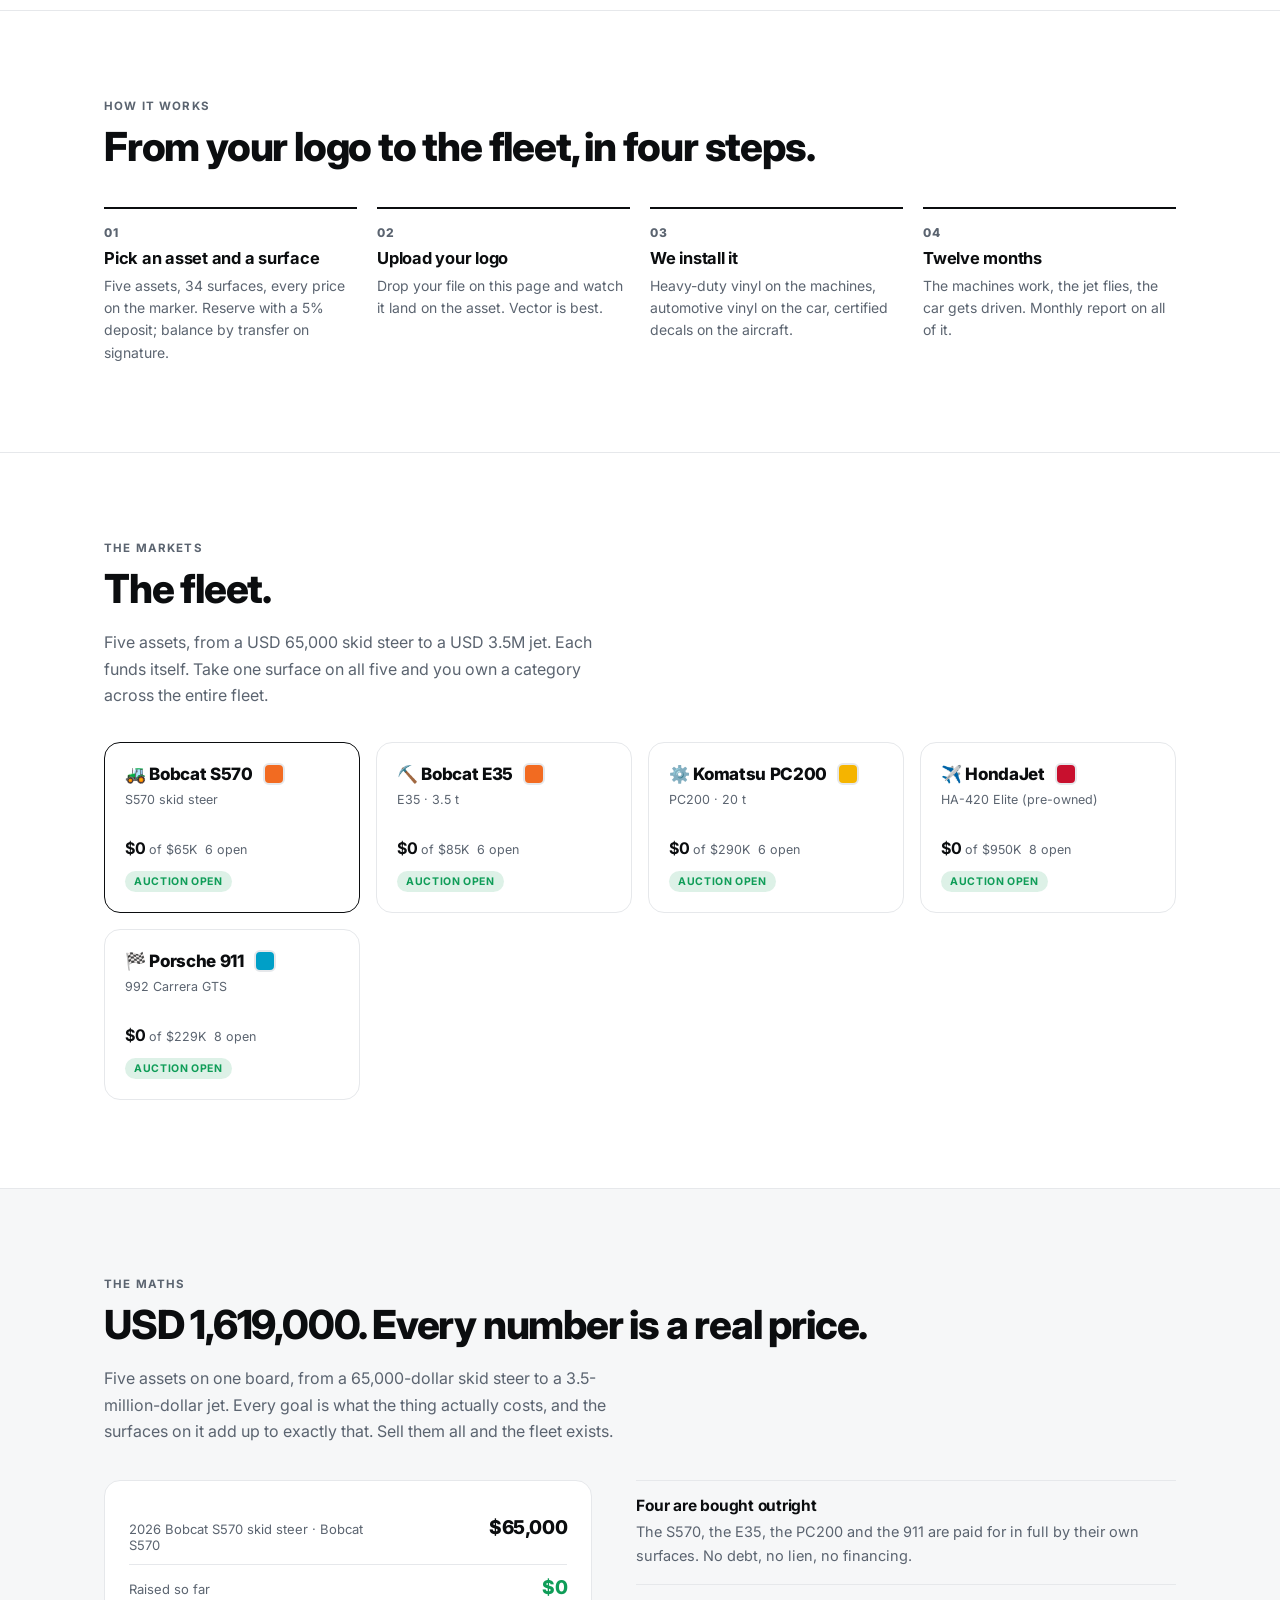
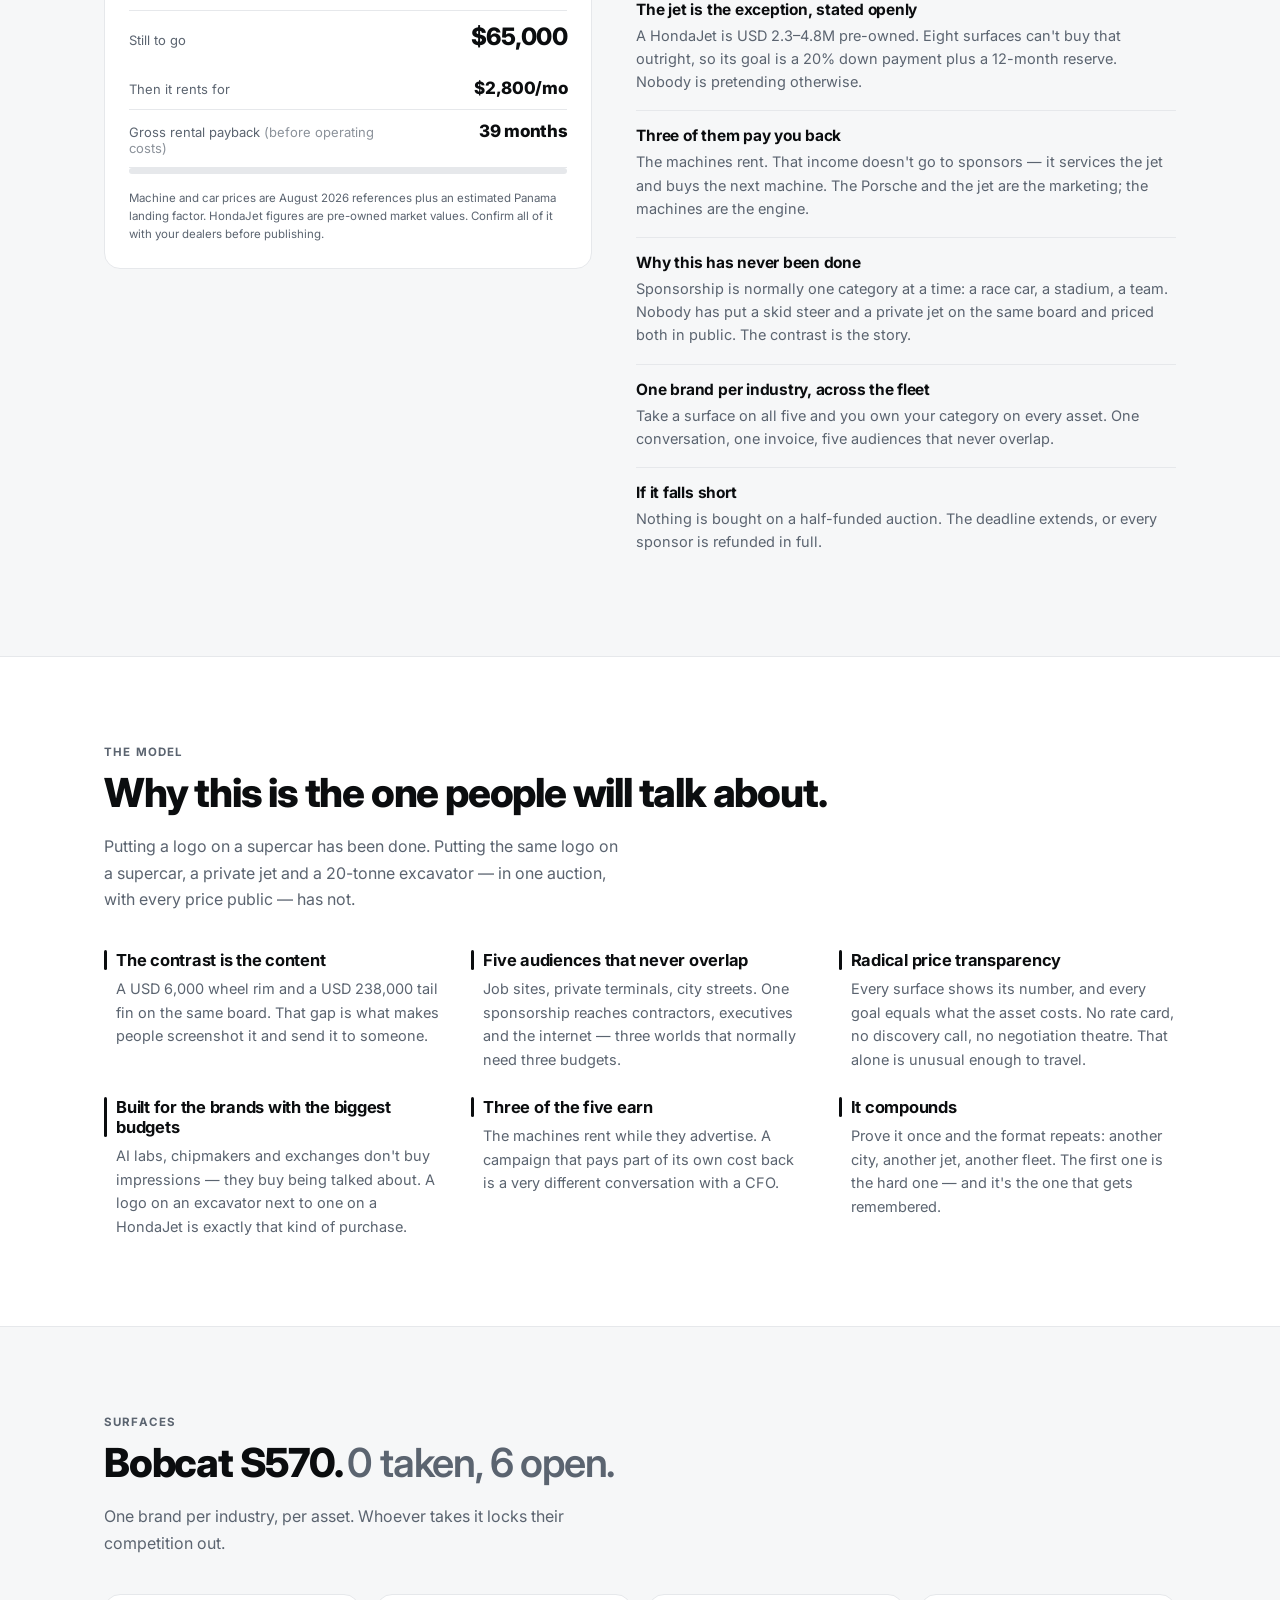
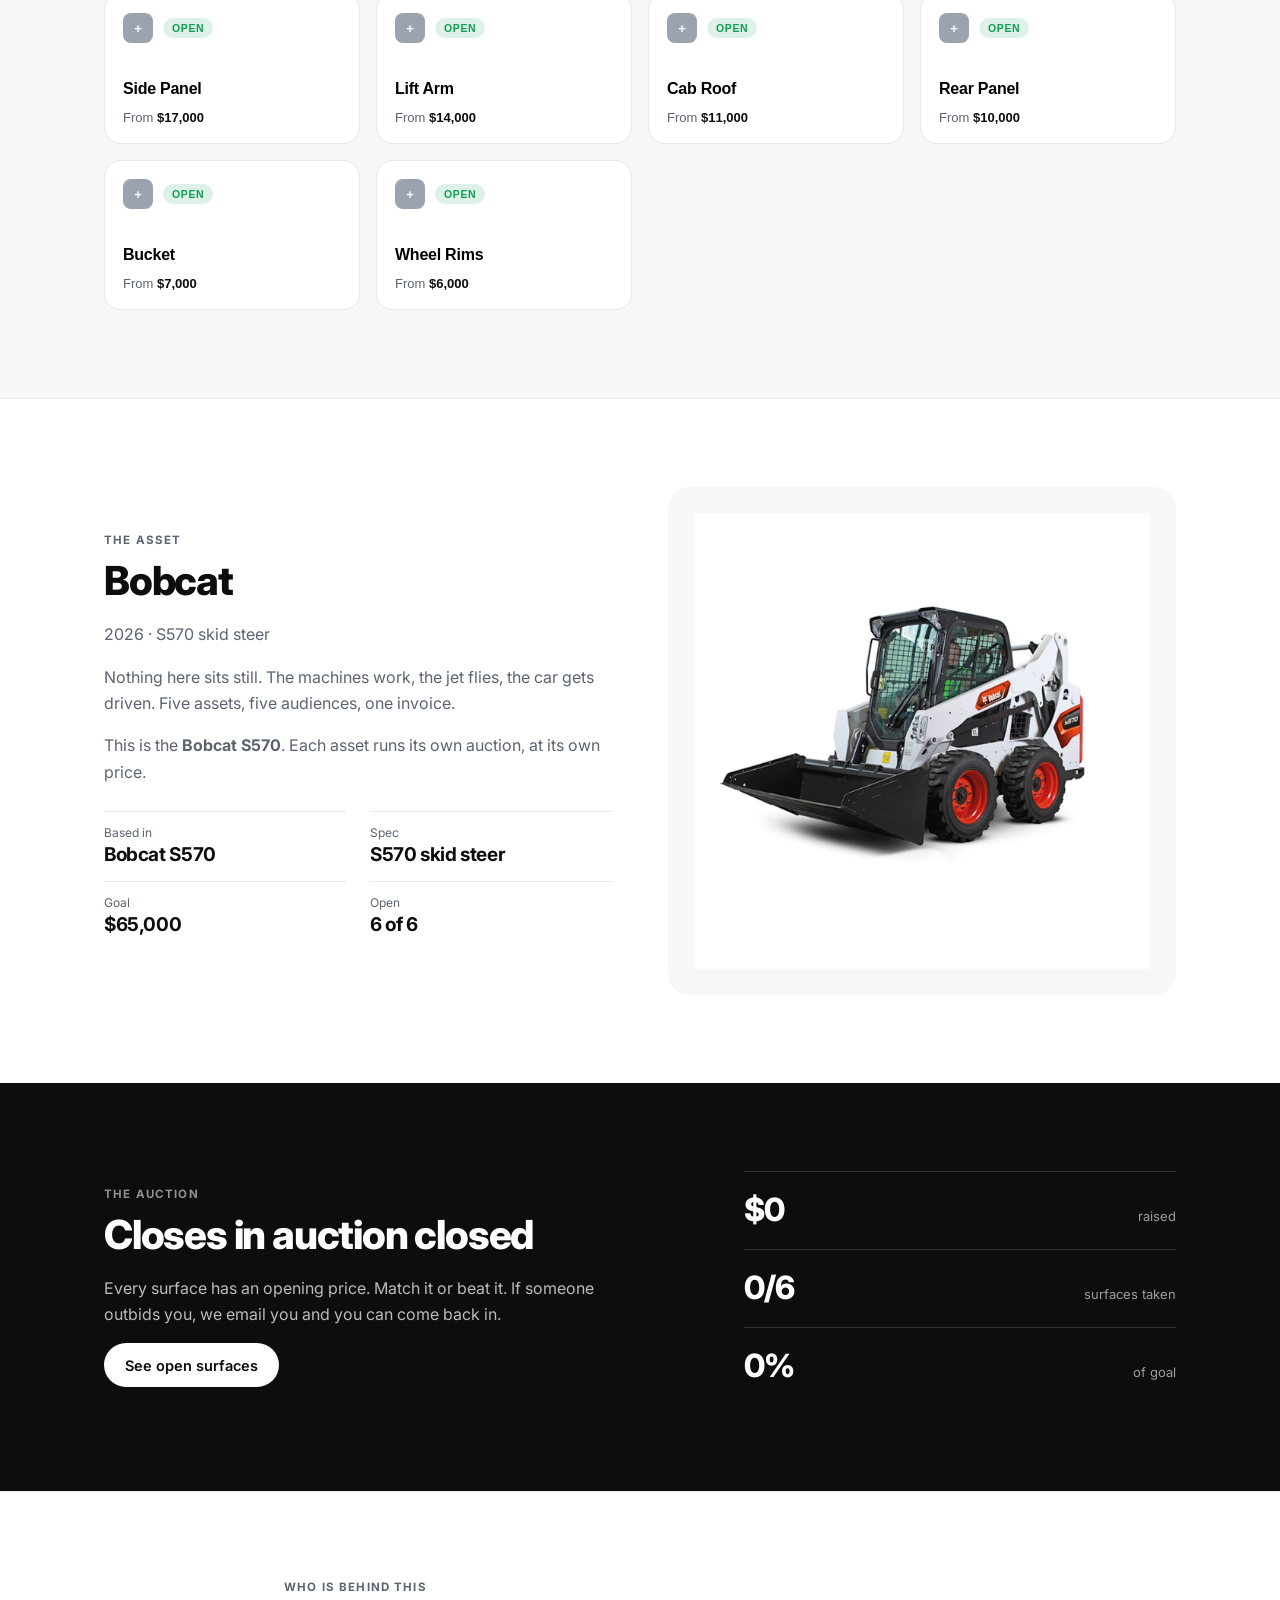
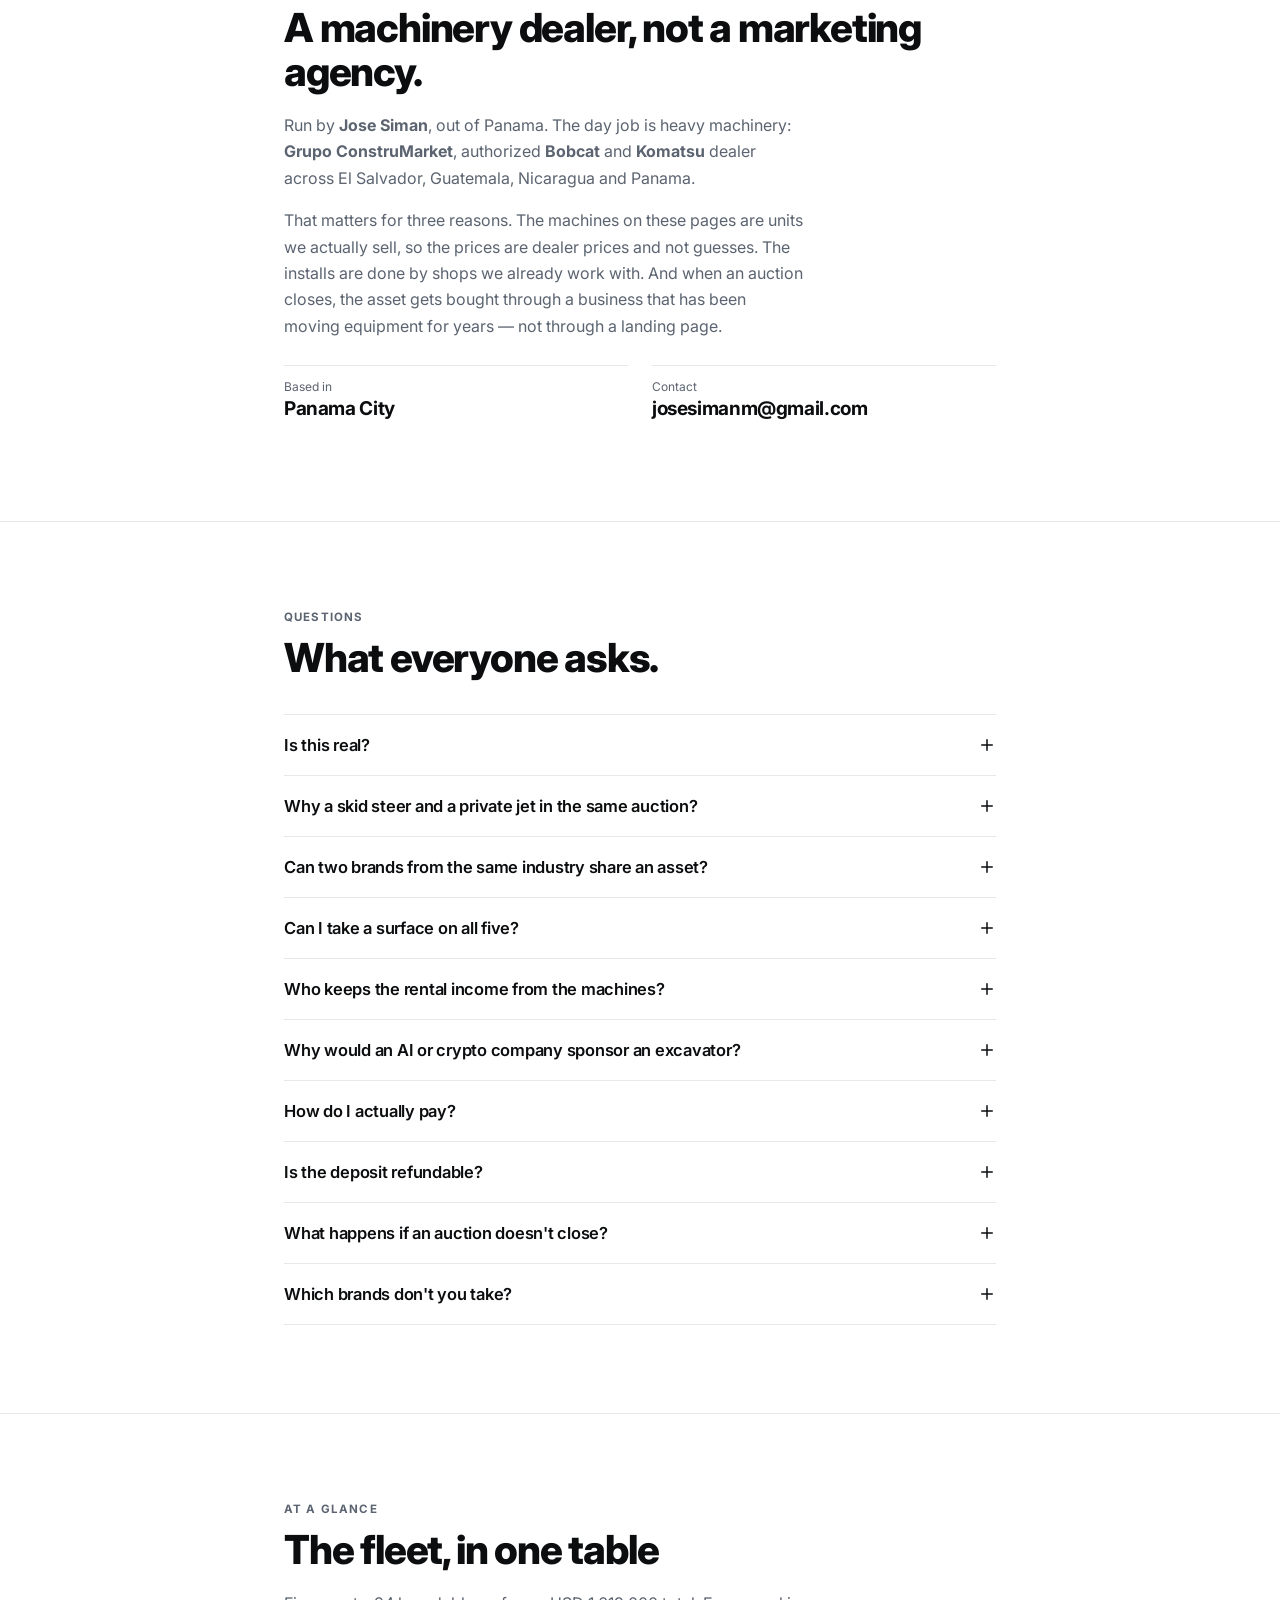
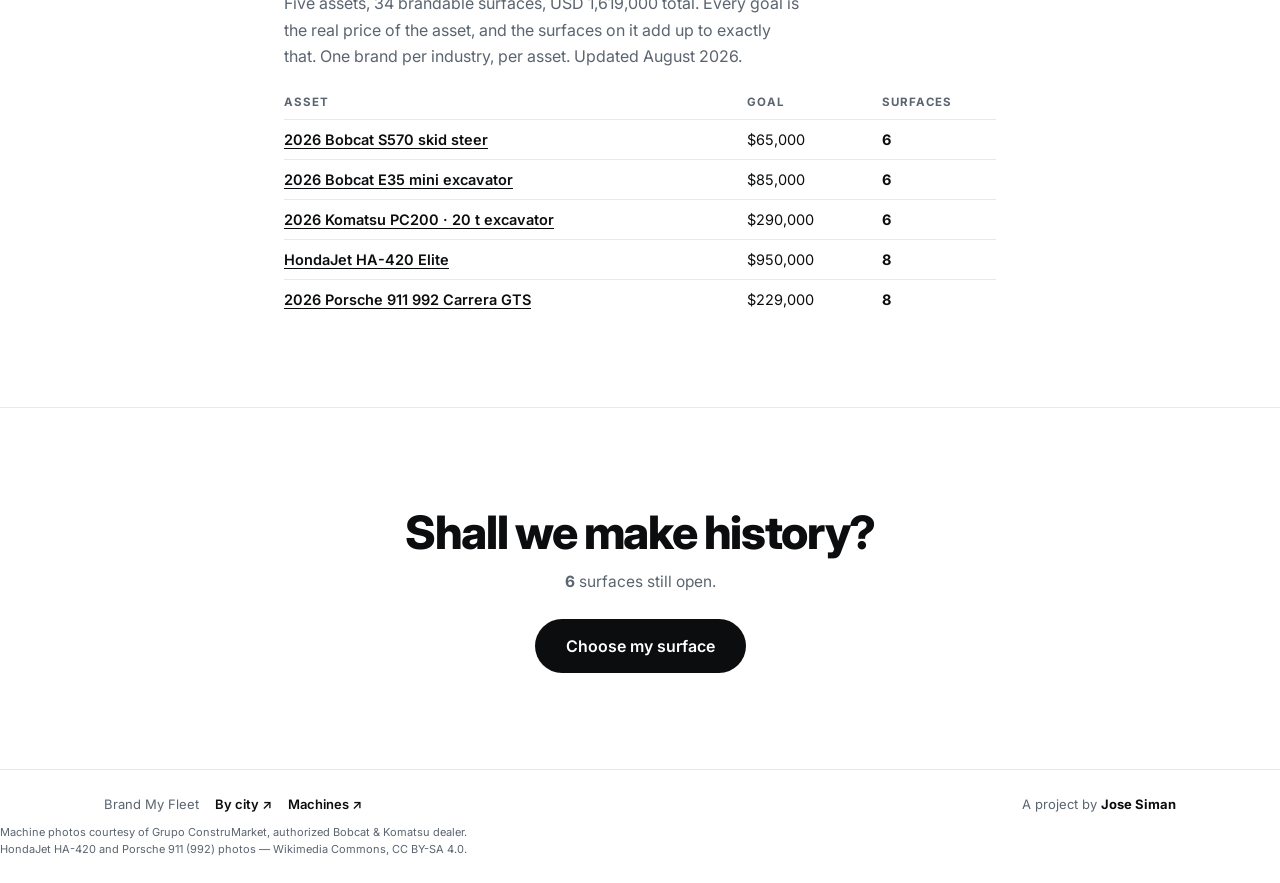
==== commit cfca0806: "credibility: real availability replaces fake live counters; ConstruMarket dealer section; mobile pri" ====
--- a/index.html
+++ b/index.html
@@ -45,6 +45,7 @@
       <a href="#why">Why it works</a>
       <a href="#car">The asset</a>
       <a href="#spots">Surfaces</a>
+      <a href="#who">Who we are</a>
       <a href="#faq">FAQ</a>
       <a class="nav__sister" id="sisterLink" href="jet.html">Brand My Jet ↗</a>
     </nav>
@@ -81,11 +82,11 @@
 
     <div class="live">
       <span class="live__dot"></span>
-      <span class="live__label">LIVE</span>
+      <span class="live__label">OPEN</span>
       <span class="live__sep">·</span>
-      <b id="watchers">—</b>&nbsp;watching now
+      <b id="openNow">—</b>&nbsp;of&nbsp;<b id="totalNow">—</b>&nbsp;surfaces available
       <span class="live__sep">·</span>
-      <b id="visitors">—</b>&nbsp;total visitors
+      closes&nbsp;<b id="closeShort">—</b>
     </div>
 
     <h1 class="hero__title" id="heroTitle">Five assets. One auction.</h1>
@@ -220,6 +221,30 @@
       <div class="stat"><span class="stat__k" id="statSold">0/0</span><span class="stat__l">surfaces taken</span></div>
       <div class="stat"><span class="stat__k" id="statPct">0%</span><span class="stat__l">of goal</span></div>
     </div>
+  </div>
+</section>
+
+
+<!-- ============ WHO IS BEHIND THIS ============ -->
+<section class="section" id="who">
+  <div class="wrap wrap--narrow">
+    <p class="eyebrow">Who is behind this</p>
+    <h2 class="h2">A machinery dealer, not a marketing agency.</h2>
+    <p class="lead">
+      Run by <b>Jose Siman</b>, out of Panama. The day job is heavy machinery:
+      <b>Grupo ConstruMarket</b>, authorized <b>Bobcat</b> and <b>Komatsu</b> dealer across
+      El Salvador, Guatemala, Nicaragua and Panama.
+    </p>
+    <p class="lead">
+      That matters for three reasons. The machines on these pages are units we actually
+      sell, so the prices are dealer prices and not guesses. The installs are done by shops
+      we already work with. And when an auction closes, the asset gets bought through a
+      business that has been moving equipment for years — not through a landing page.
+    </p>
+    <dl class="specs">
+      <div><dt>Based in</dt><dd>Panama City</dd></div>
+      <div><dt>Contact</dt><dd>josesimanm@gmail.com</dd></div>
+    </dl>
   </div>
 </section>
 
--- a/assets/styles.css
+++ b/assets/styles.css
@@ -368,9 +368,14 @@
   .cities{gap:6px}
   .city{height:34px;padding:0 12px;font-size:12.5px}
   .stage{padding-bottom:20px}
-  /* en móvil las etiquetas estorban: solo puntos, se abre el modal al tocar */
-  .hot__card{display:none}
-  .hot__dot{width:19px;height:19px}
+  /* en móvil: se oculta el nombre pero el PRECIO se queda — la promesa
+     del sitio es que todo precio está a la vista, y el móvil es el device real */
+  .hot__card{padding:4px 8px;gap:5px;border-radius:9px}
+  .hot__logo{width:17px;height:17px;border-radius:5px;font-size:9px}
+  .hot__name{display:none}
+  .hot__pos{font-size:11px;font-weight:700;color:var(--ink)}
+  .hot__pos b{font-size:11px}
+  .hot__dot{width:17px;height:17px}
   .raised__goal{width:100%;margin:4px 0 0}
 }
 @media (prefers-reduced-motion:reduce){
@@ -417,3 +422,18 @@
 .deposit__row span{font-size:12.5px;color:var(--ink-2)}
 .deposit__row b{font-size:16px;font-weight:800;letter-spacing:-.02em}
 .deposit__note{font-size:11.5px;line-height:1.55;color:var(--ink-2);margin:9px 0 0}
+@media (max-width:640px){
+  .hot__zone,.hot__sep{display:none}
+}
+
+/* ---------- sin desbordamiento horizontal en móvil ---------- */
+html,body{max-width:100%;overflow-x:hidden}
+.hero__title{overflow-wrap:break-word;hyphens:auto}
+@media (max-width:640px){
+  .wrap{padding:0 18px}
+  .hero__title{font-size:clamp(30px,8.6vw,44px);letter-spacing:-.03em}
+  .live{font-size:11.5px;gap:5px}
+  .glance td,.glance th{font-size:13px;padding-right:8px}
+  .fund__row span{font-size:12px}
+  .modal__card{padding:24px 20px}
+}
